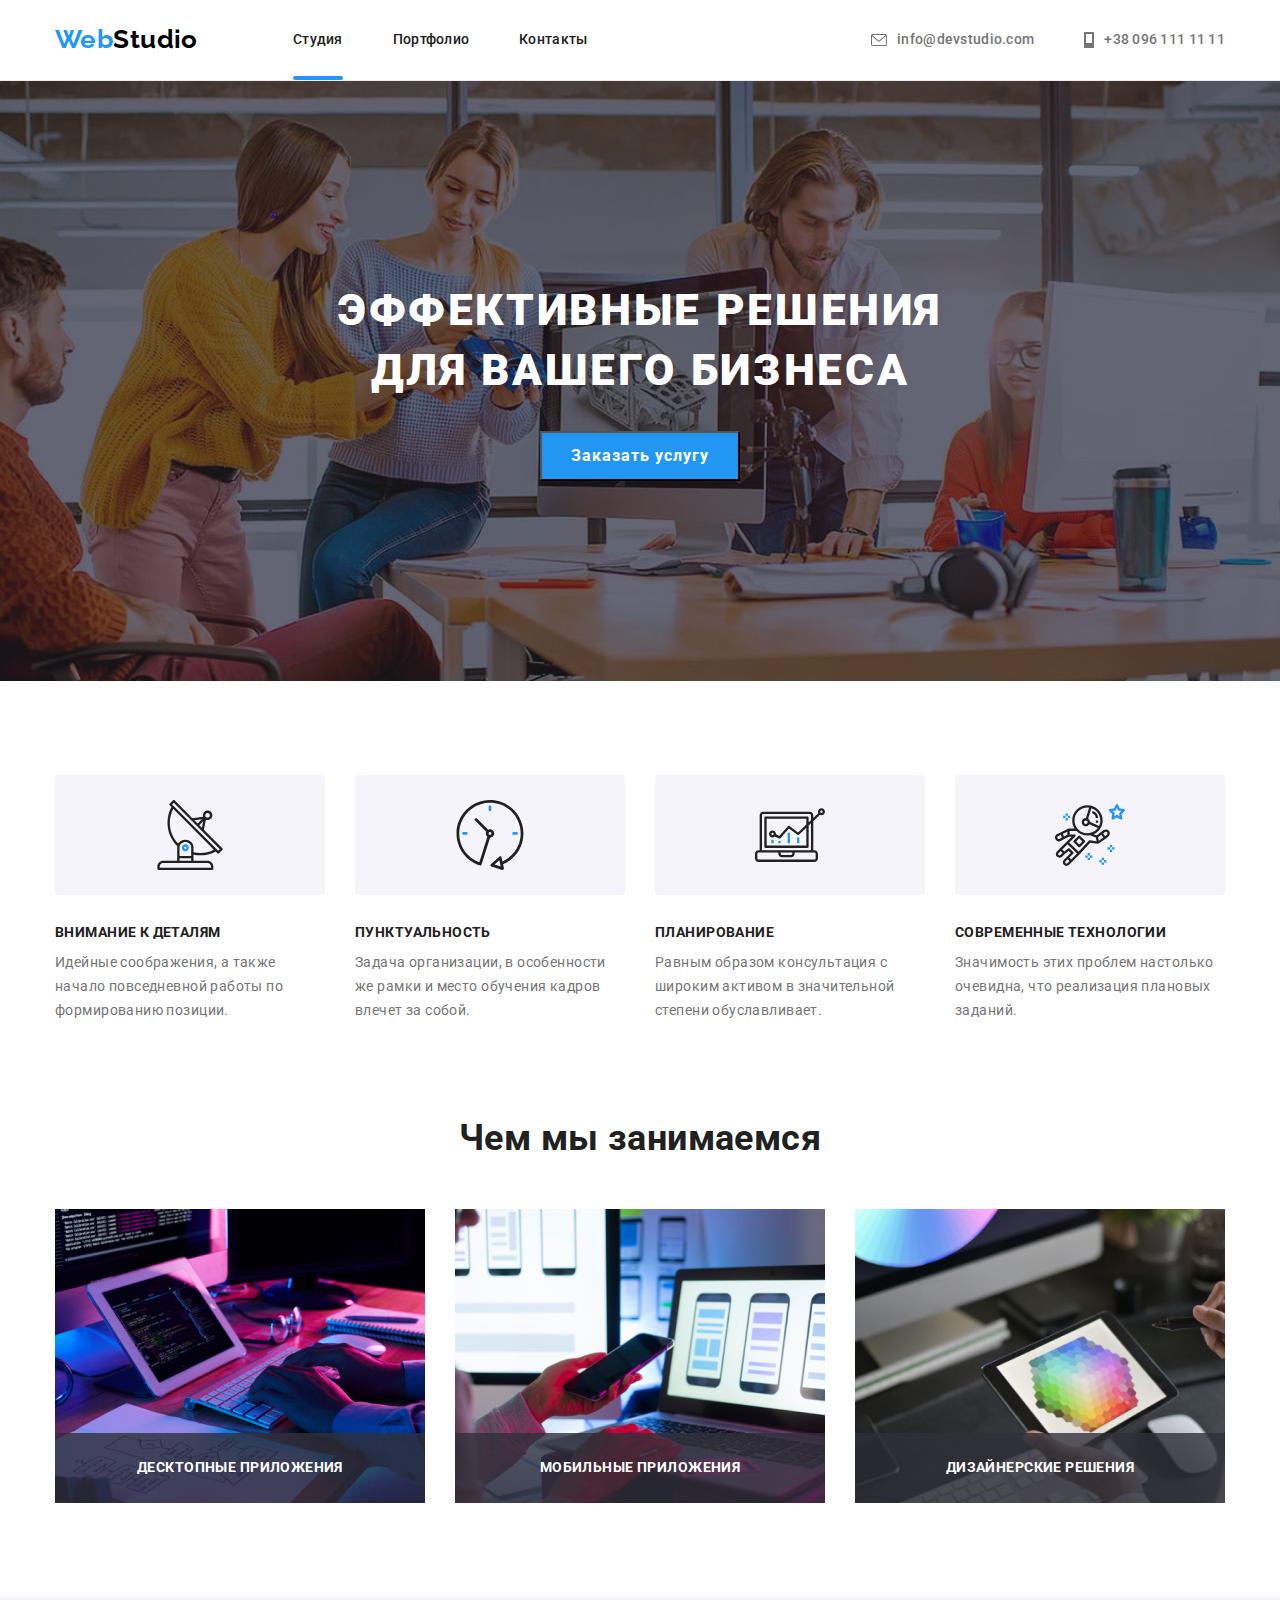
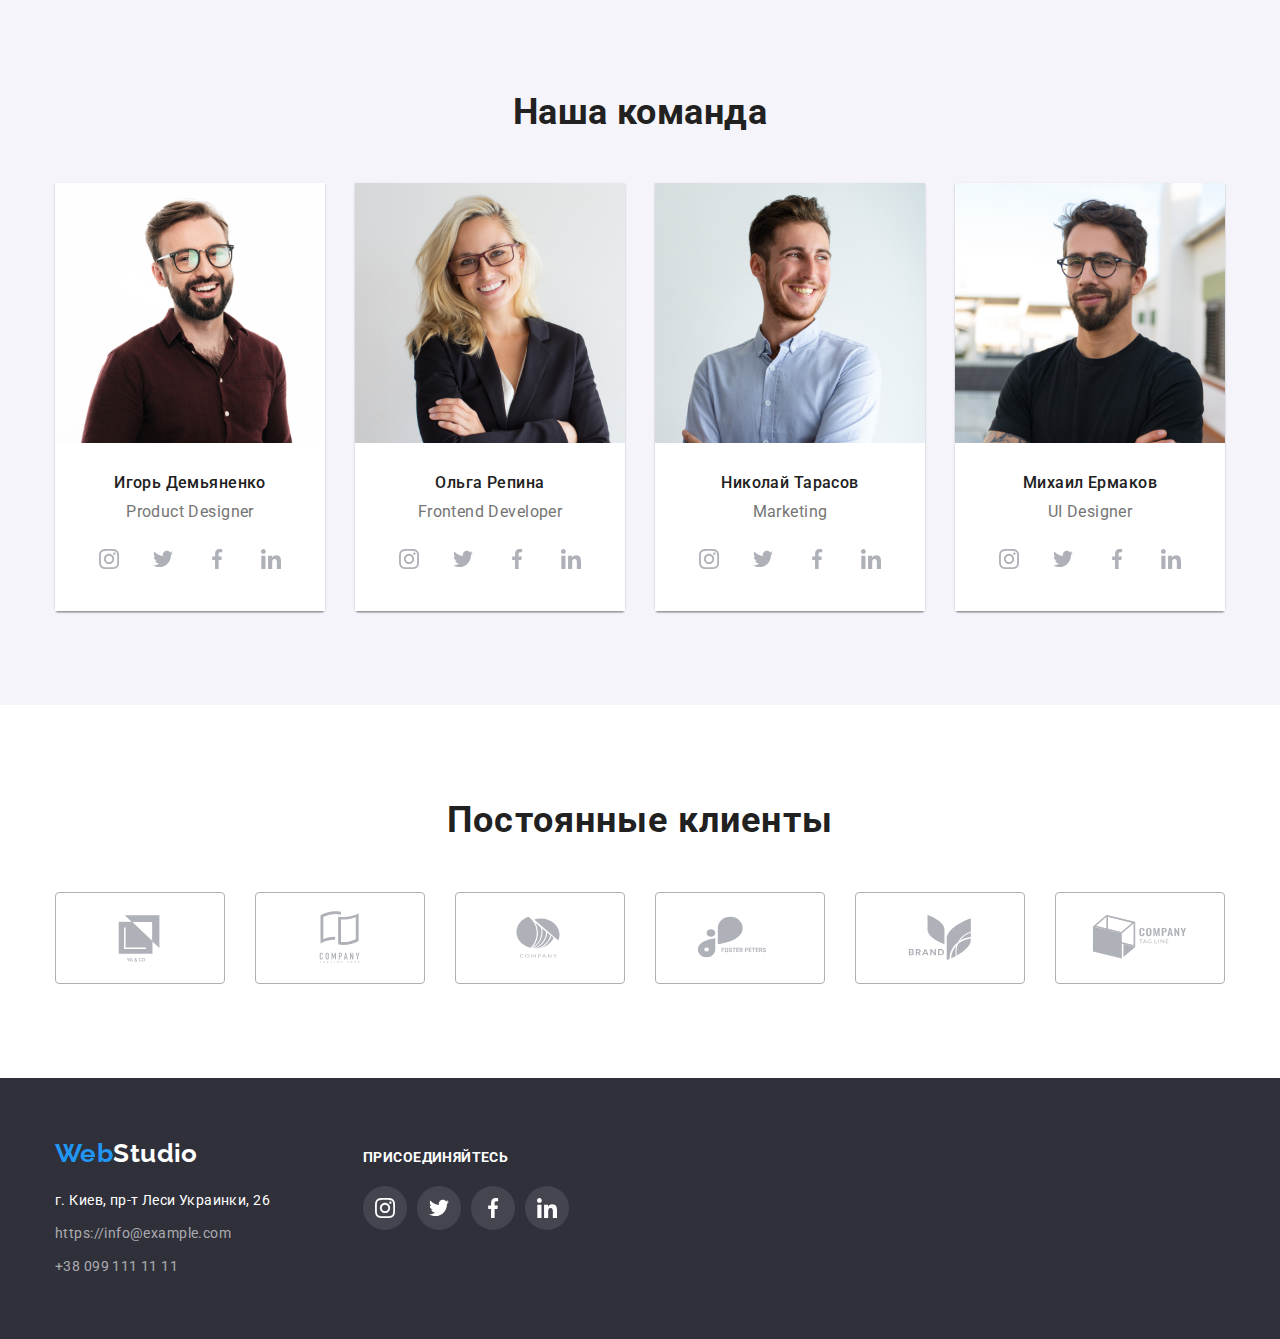
==== index.html @ a5267f58 "start" ====
<!DOCTYPE html>
<html lang="ru">

<head>
    <meta charset="UTF-8">
    <meta http-equiv="X-UA-Compatible" content="IE=edge">
    <meta name="viewport" content="width=device-width, initial-scale=1.0">
    <title>Document</title>
    <link rel="preconnect" href="https://fonts.googleapis.com">
    <link rel="preconnect" href="https://fonts.gstatic.com" crossorigin>
    <link
        href="https://fonts.googleapis.com/css2?family=Raleway:wght@700&family=Roboto:wght@400;500;700;900&display=swap"
        rel="stylesheet">
    <link rel="stylesheet"
        href="https://cdnjs.cloudflare.com/ajax/libs/modern-normalize/1.1.0/modern-normalize.min.css">
    <link rel="stylesheet" href="./css/styles.css">
</head>

<body>
    <!-- Шапка сайта  -->
    <header class="header">
        <div class="container header-container">
            <nav class="header-navigation">
                <a class="link logo logo-web" href="./index.html">Web<span class=" logo logo-studio">Studio</span></a>
                <ul class="list header-list">
                    <li class="header-item"><a class="link header-link active" href="./index.html">Студия</a></li>
                    <li class="header-item"><a class="link header-link" href="./portfolio.html">Портфолио</a></li>
                    <li class="header-item"><a class="link header-link" href="">Контакты</a></li>
                </ul>
            </nav>
            <div class="header-connect">
                <ul class="list header-list">
                    <li class="header-item"><a class="link header-mail" href="mailto:http://info@devstudio.com">
                            <svg class="header-mail-icon" width="16" height="12">
                                <use href="./images/icons.svg#icon-mail"></use>
                            </svg>
                            info@devstudio.com</a></li>
                    <li class="header-item"><a class="link header-tel" href="tel:+380961111111">
                            <svg class="header-tel-icon" width="10" height="16">
                                <use href="./images/icons.svg#icon-tel"></use>
                            </svg>
                            +38 096 111 11 11</a></li>
                </ul>
            </div>
        </div>
    </header>

    <main>
        <!-- Секция с кнопкой -->
        <section class="main overlay">
            <div class="container">
                <h1 class="main-title">Эффективные решения для вашего бизнеса</h1>
                <button class="main-btn button" type="button" data-modal-open>Заказать услугу</button>
            </div>
        </section>


        <!-- Секция с нашими осебенностями -->
        <section class="section">
            <div class="container">
                <h2 class="visually-hidden">Особенности</h2>
                <ul class="list section-list">
                    <li class="section-item">
                        <a href="" class="section-item-link">
                            <svg class="section-item-icon" width="70" height="70">
                                <use href="./images/icons.svg#icon-antenna"></use>
                            </svg>
                        </a>
                        <h3 class="section-title">Внимание к деталям</h3>
                        <p class="section-text">Идейные соображения, а также начало повседневной работы по формированию
                            позиции.</p>
                    </li>
                    <li class="section-item">
                        <a href="" class="section-item-link">
                            <svg class="section-item-icon" width="70" height="70">
                                <use href="./images/icons.svg#icon-clock"></use>
                            </svg>
                        </a>
                        <h3 class="section-title">Пунктуальность</h3>
                        <p class="section-text">Задача организации, в особенности же рамки и место обучения кадров
                            влечет за
                            собой.</p>
                    </li>
                    <li class="section-item">
                        <a href="" class="section-item-link">
                            <svg class="section-item-icon" width="70" height="70">
                                <use href="./images/icons.svg#icon-diagram"></use>
                            </svg>
                        </a>
                        <h3 class="section-title">Планирование</h3>
                        <p class="section-text">Равным образом консультация с широким активом в значительной степени
                            обуславливает.</p>
                    </li>
                    <li class="section-item">
                        <a href="" class="section-item-link">
                            <svg class="section-item-icon" width="70" height="70">
                                <use href="./images/icons.svg#icon-astronaut"></use>
                            </svg>
                        </a>
                        <h3 class="section-title">Современные технологии</h3>
                        <p class="section-text">Значимость этих проблем настолько очевидна, что реализация плановых
                            заданий.
                        </p>
                    </li>
                </ul>
            </div>
        </section>

        <!-- Секция чем мы занимаемся -->
        <section class="about section">
            <div class="container">
                <h3 class="about-title">Чем мы занимаемся</h3>
                <ul class="list about-list">
                    <li class="about-item">
                        <img src="./images/box.jpg" alt="Человек печатает на клавиатуре" width="370">
                        <p class="about-item-text">Десктопные приложения</p>
                    </li>

                    <li class="about-item">
                        <img src="./images/box2.jpg" alt="Человек с телефоном возле ноутбука" width="370">
                        <p class="about-item-text">Мобильные приложения</p>
                    </li>

                    <li class="about-item">
                        <img src="./images/box3.jpg" alt="Человек с планшетом в руках" width="370">
                        <p class="about-item-text">Дизайнерские решения</p>
                    </li>
                </ul>
            </div>
        </section>

        <!-- Секция наша команда -->
        <section class="section about-command">
            <div class="container">
                <h3 class="about-command-title">Наша команда</h3>
                <ul class="list about-command-list">
                    <li class="list about-command-item">
                        <img src="./images/team-card-1.jpg" alt="Игорь Демьяненко" width="270">
                        <div class="about-command-bottom">
                            <h4 class="about-command-name">Игорь Демьяненко</h4>
                            <p class="about-command-text" lang="en">Product Designer</p>
                            <ul class="command-social-list list">
                                <li class="command-social-item">
                                    <a href="" class="command-social-link">
                                        <svg class="command-social-icon" width="20" height=" 20">
                                            <use href="./images/icons.svg#icon-instagram"></use>
                                        </svg>
                                    </a>
                                </li>
                                <li class="command-social-item">
                                    <a href="" class="command-social-link">
                                        <svg class="command-social-icon" width="20" height=" 20">
                                            <use href="./images/icons.svg#icon-twitter"></use>
                                        </svg>
                                    </a>
                                </li>
                                <li class="command-social-item">
                                    <a href="" class="command-social-link">
                                        <svg class="command-social-icon" width="20" height=" 20">
                                            <use href="./images/icons.svg#icon-facebook"></use>
                                        </svg>
                                    </a>
                                </li>
                                <li class="command-social-item">
                                    <a href="" class="command-social-link">
                                        <svg class="command-social-icon" width="20" height=" 20">
                                            <use href="./images/icons.svg#icon-linkedin"></use>
                                        </svg>
                                    </a>
                                </li>
                            </ul>
                        </div>
                    </li>

                    <li class="list about-command-item">
                        <img src="./images/team-card-2.jpg" alt="Ольга Репина" width="270">
                        <div class="about-command-bottom">
                            <h4 class="about-command-name">Ольга Репина</h4>
                            <p class="about-command-text" lang="en">Frontend Developer</p>
                            <ul class="command-social-list list">
                                <li class="command-social-item">
                                    <a href="" class="command-social-link">
                                        <svg class="command-social-icon" width="20" height="20">
                                            <use href="./images/icons.svg#icon-instagram"></use>
                                        </svg>
                                    </a>
                                </li>
                                <li class="command-social-item">
                                    <a href="" class="command-social-link">
                                        <svg class="command-social-icon" width="20" height="20">
                                            <use href="./images/icons.svg#icon-twitter"></use>
                                        </svg>
                                    </a>
                                </li>
                                <li class="command-social-item">
                                    <a href="" class="command-social-link">
                                        <svg class="command-social-icon" width="20" height="20">
                                            <use href="./images/icons.svg#icon-facebook"></use>
                                        </svg>
                                    </a>
                                </li>
                                <li class="command-social-item">
                                    <a href="" class="command-social-link">
                                        <svg class="command-social-icon" width="20" height="20">
                                            <use href="./images/icons.svg#icon-linkedin"></use>
                                        </svg>
                                    </a>
                                </li>
                            </ul>
                        </div>
                    </li>

                    <li class="list about-command-item">
                        <img src="./images/team-card-3.jpg" alt="Николай Тарасов" width="270">
                        <div class="about-command-bottom">
                            <h4 class="about-command-name">Николай Тарасов</h4>
                            <p class="about-command-text" lang="en">Marketing</p>
                            <ul class="command-social-list list">
                                <li class="command-social-item">
                                    <a href="" class="command-social-link">
                                        <svg class="command-social-icon" width="20" height=" 20">
                                            <use href="./images/icons.svg#icon-instagram"></use>
                                        </svg>
                                    </a>
                                </li>
                                <li class="command-social-item">
                                    <a href="" class="command-social-link">
                                        <svg class="command-social-icon" width="20" height=" 20">
                                            <use href="./images/icons.svg#icon-twitter"></use>
                                        </svg>
                                    </a>
                                </li>
                                <li class="command-social-item">
                                    <a href="" class="command-social-link">
                                        <svg class="command-social-icon" width="20" height=" 20">
                                            <use href="./images/icons.svg#icon-facebook"></use>
                                        </svg>
                                    </a>
                                </li>
                                <li class="command-social-item">
                                    <a href="" class="command-social-link">
                                        <svg class="command-social-icon" width="20" height=" 20">
                                            <use href="./images/icons.svg#icon-linkedin"></use>
                                        </svg>
                                    </a>
                                </li>
                            </ul>
                        </div>
                    </li>

                    <li class="list about-command-item">
                        <img src="./images/team-card-4.jpg" alt="Михаил Ермаков" width="270">
                        <div class="about-command-bottom">
                            <h4 class="about-command-name">Михаил Ермаков</h4>
                            <p class="about-command-text" lang="en">UI Designer</p>
                            <ul class="command-social-list list">
                                <li class="command-social-item">
                                    <a href="" class="command-social-link">
                                        <svg class="command-social-icon" width="20" height=" 20">
                                            <use href="./images/icons.svg#icon-instagram"></use>
                                        </svg>
                                    </a>
                                </li>
                                <li class="command-social-item">
                                    <a href="" class="command-social-link">
                                        <svg class="command-social-icon" width="20" height=" 20">
                                            <use href="./images/icons.svg#icon-twitter"></use>
                                        </svg>
                                    </a>
                                </li>
                                <li class="command-social-item">
                                    <a href="" class="command-social-link">
                                        <svg class="command-social-icon" width="20" height=" 20">
                                            <use href="./images/icons.svg#icon-facebook"></use>
                                        </svg>
                                    </a>
                                </li>
                                <li class="command-social-item">
                                    <a href="" class="command-social-link">
                                        <svg class="command-social-icon" width="20" height=" 20">
                                            <use href="./images/icons.svg#icon-linkedin"></use>
                                        </svg>
                                    </a>
                                </li>
                            </ul>
                        </div>
                    </li>
                </ul>
            </div>
        </section>

        <!-- Постоянные клиенты -->
        <section class="regular-client section">
            <div class="container">
                <h3 class="regular-client-title">Постоянные клиенты</h3>
                <ul class="regular-client-list list">
                    <li class="regular-client-item">
                        <a href="" class="regular-client-link">
                            <svg class="regular-client-icon" width="106" height=" 60">
                                <use href="./images/icons.svg#icon-client-1"></use>
                            </svg>
                        </a>
                    </li>
                    <li class="regular-client-item">
                        <a href="" class="regular-client-link">
                            <svg class="regular-client-icon" width="106" height=" 60">
                                <use href="./images/icons.svg#icon-client-2"></use>
                            </svg>
                        </a>
                    </li>
                    <li class="regular-client-item">
                        <a href="" class="regular-client-link">
                            <svg class="regular-client-icon" width="106" height=" 60">
                                <use href="./images/icons.svg#icon-client-3"></use>
                            </svg>
                        </a>
                    </li>
                    <li class="regular-client-item">
                        <a href="" class="regular-client-link">
                            <svg class="regular-client-icon" width="106" height=" 60">
                                <use href="./images/icons.svg#icon-client-4"></use>
                            </svg>
                        </a>
                    </li>
                    <li class="regular-client-item">
                        <a href="" class="regular-client-link">
                            <svg class="regular-client-icon" width="106" height=" 60">
                                <use href="./images/icons.svg#icon-client-5"></use>
                            </svg>
                        </a>
                    </li>
                    <li class="regular-client-item">
                        <a href="" class="regular-client-link">
                            <svg class="regular-client-icon" width="106" height=" 60">
                                <use href="./images/icons.svg#icon-client-6"></use>
                            </svg>
                        </a>
                    </li>
                </ul>    
            </div>
        </section>

    </main>

    <!-- Футер -->
    <footer class="footer">
        <div class="container footer-box">
            <div>
                <a class="link logo logo-footer" href="./index.html">Web<span
                        class=" logo logo-studio-footer">Studio</span></a>
                <address class="footer-address">
                    <ul class="footer-list list">
                        <li class="footer-item">
                            <a class="footer-map link" href="#">г. Киев, пр-т Леси Украинки, 26</a>
                        </li>
                        <li class="footer-item">
                            <a class="footer-mail link"
                                href="mailto:https://info@example.com">https://info@example.com</a>
                        </li>
                        <li class="footer-item">
                            <a class="footer-tel link" href="tel:+380991111111">+38 099 111 11 11</a>
                        </li>
                    </ul>
                </address>
            </div>
            <div class="footer-social">
                <p class="footer-social-title">присоединяйтесь</p>
                <ul class="footer-social-list list">
                    <li class="footer-social-item">
                        <a href="" class="footer-social-link">
                            <svg class="footer-social-icon" width="20" height="20">
                                <use href="./images/icons.svg#icon-instagram"></use>
                            </svg>
                        </a>
                    </li>
                    <li class="footer-social-item">
                        <a href="" class="footer-social-link">
                            <svg class="footer-social-icon" width="20" height=" 20">
                                <use href="./images/icons.svg#icon-twitter"></use>
                            </svg>
                        </a>
                    </li>
                    <li class="footer-social-item">
                        <a href="" class="footer-social-link">
                            <svg class="footer-social-icon" width="20" height=" 20">
                                <use href="./images/icons.svg#icon-facebook"></use>
                            </svg>
                        </a>
                    </li>
                    <li class="footer-social-item">
                        <a href="" class="footer-social-link">
                            <svg class="footer-social-icon" width="20" height=" 20">
                                <use href="./images/icons.svg#icon-linkedin"></use>
                            </svg>
                        </a>
                    </li>
                </ul>
            </div>
        </div>
    </footer>

    <!-- Модальное окно -->

    <div class="backdrop is-hidden" data-modal>
        <div class="modal">
            <button type="button" class="modal-btn" data-modal-close>
                <svg class="modal-icon" width="18" height="18">
                    <use href="./images/icons.svg#icon-close"></use>
                </svg>
            </button>
        </div>
    </div>

    <script src="./js/modal.js"></script>
</body>

</html>
---- css/styles.css ----
:root {
  --primary-title-color: #212121;
  --text-color: #757575;
  --link-text-color: #757575;
  --accent-color: #2196f3;
  --btn-color: #f5f4fa;
  --primary-btn-color: #2196f3;
  --second-btn-color: #188ce8;
  --text-btn-color: #212121;
  --second-text-btn-color: #ffffff;
  --primary-color: #ffffff;
  --footer-color: #2f303a;
}

p,
h1,
h2,
h3,
h4,
h5,
h6 {
  margin: 0;
}

ul {
  margin: 0;
  padding: 0;
}

button {
  cursor: pointer;
  min-width: 30px;
}

img {
  display: block;
  max-width: 100%;
  height: auto;
}

body {
  background-color: var(--primary-color);
  font-family: "Roboto", sans-serif;
  font-size: 14px;
  line-height: 1.2;
  letter-spacing: 0.03em;
}

.container {
  width: 1200px;
  padding-left: 15px;
  padding-right: 15px;
  margin: 0 auto;
}

.section {
  padding-top: 94px;
  padding-bottom: 94px;
}

.list {
  list-style: none;
}

.link {
  text-decoration: none;
}

.visually-hidden {
  position: absolute;
  width: 1px;
  height: 1px;
  margin: -1px;
  border: 0;
  padding: 0;

  white-space: nowrap;
  clip-path: inset(100%);
  clip: rect(0 0 0 0);
  overflow: hidden;
}

.logo {
  font-family: Raleway;
  font-weight: 700;
  font-size: 26px;
  line-height: 1.19;
}

/*---------------HEADER---------------*/

.logo-web {
  color: var(--accent-color);
  display: flex;
  padding-top: 24px;
  padding-bottom: 25px;
  margin-right: 93px;
  width: 145px;
}

.logo-footer {
  color: var(--accent-color);
  display: flex;
  margin-bottom: 20px;
  margin-right: 93px;
  width: 145px;
}

.logo-studio {
  color: #000000;
}

.logo-studio-footer {
  color: var(--primary-color);
}

.header-link {
  position: relative;
  display: block;
  font-weight: 500;
  font-size: 14px;
  line-height: 1.14;
  letter-spacing: 0.02em;
  color: var(--primary-title-color);
  padding-top: 32px;
  padding-bottom: 32px;
  transition: color 250ms cubic-bezier(0.4, 0, 0.2, 1);
}

.header-link:hover,
.header-link:focus {
  color: var(--accent-color);
}

.header-link.active::after {
  content: "";
  width: 100%;
  height: 4px;
  background-color: var(--accent-color);
  position: absolute;
  display: block;
  bottom: 0px;
  border-radius: 2px;
}

.header-mail,
.header-tel {
  font-weight: 500;
  font-size: 14px;
  line-height: 1.14;
  letter-spacing: 0.02em;
  color: var(--link-text-color);
  padding-top: 32px;
  padding-bottom: 32px;
  justify-content: center;
  display: flex;
  align-items: center;
  transition: color 250ms cubic-bezier(0.4, 0, 0.2, 1);
}

.header-mail:hover,
.header-mail:focus,
.header-tel:hover,
.header-tel:focus {
  color: var(--accent-color);
}

.header {
  border-bottom: 1px solid #ececec;
  background: var(--primary-color);
}

.header-container {
  display: flex;
  align-items: center;
}

.header-navigation {
  display: flex;
  align-items: center;
}

.header-connect {
  margin-left: auto;
  justify-content: center;
}

.header-list {
  display: flex;
  justify-content: center;
}

.header-mail-icon,
.header-tel-icon {
  margin-right: 10px;
  fill: currentColor;
}

.header-item:not(:last-child) {
  margin-right: 50px;
}

/*----------------MAIN------------*/
.main {
  background-color: #2f303a;
  text-align: center;
  padding-top: 200px;
  padding-bottom: 200px;
}

.overlay {
  max-width: 1600px;
  height: 600px;
  margin-left: auto;
  margin-right: auto;
  background-image: linear-gradient(
      to right,
      rgba(47, 48, 58, 0.4),
      rgba(47, 48, 58, 0.4)
    ),
    url(../images/main-img.jpg);
  background-repeat: no-repeat;
  background-size: cover;
  background-position: center;
}

.main-title {
  width: 696px;
  margin-left: auto;
  margin-right: auto;
  margin-bottom: 30px;
  font-weight: 900;
  font-size: 44px;
  line-height: 1.36;
  letter-spacing: 0.06em;
  color: #ffffff;
  text-transform: uppercase;
}

.main-btn {
  color: var(--second-text-btn-color);
  background-color: var(--primary-btn-color);
  font-weight: 700;
  font-size: 16px;
  line-height: 1.88;
  letter-spacing: 0.06em;
  cursor: pointer;
  width: 200px;
  height: 50px;
  transition: background-color 250ms cubic-bezier(0.4, 0, 0.2, 1);
}

.main-btn:hover,
.main-btn:focus {
  background-color: var(--second-btn-color);
}

/*--------------SECTION----------*/
.section-list {
  display: flex;
}

.section-item:not(:last-child) {
  margin-right: 30px;
}

.about {
  padding-top: 0;
}

.about-list {
  display: flex;
}

.about-item:not(:last-child) {
  margin-right: 30px;
}

.about-item {
  position: relative;
  width: 370px;
  flex-basis: calc((100% - 60px) / 3);
}

.about-item-text {
  position: absolute;
  bottom: 0;
  left: 0;
  font-weight: 700;
  font-size: 14px;
  line-height: 1.14;
  text-align: center;
  letter-spacing: 0.03em;
  text-transform: uppercase;
  color: var(--second-text-btn-color);
  display: flex;
  align-items: center;
  justify-content: center;
  min-height: 70px;
  width: 370px;
  background: rgba(47, 48, 58, 0.8);
}

/* .about-item::before {
  position: absolute;
  content: "";
  display: inline-block;
  bottom: 0;
  min-height: 70px;
  width: 100%;
  background: rgba(47, 48, 58, 0.8);
} */

.about-command-list {
  display: flex;
}

.about-command-item:not(:last-child) {
  margin-right: 30px;
}

.about-command {
  background: #f5f4fa;
}

.about-command-bottom {
  background: var(--primary-color);
}

.section-item-link {
  width: 270px;
  height: 120px;
  margin-bottom: 30px;
  display: flex;
  align-items: center;
  justify-content: center;
  background: #f5f4fa;
  border-radius: 4px;
}

.section-title {
  font-weight: 700;
  font-size: 14px;
  line-height: 1.14;
  color: var(--primary-title-color);
  text-transform: uppercase;
  margin-bottom: 10px;
}

.section-item {
  flex-basis: calc((100% - 90px) / 4);
}

.section-text {
  font-size: 14px;
  line-height: 1.71;
  color: var(--text-color);
}

.about-title,
.about-command-title {
  font-weight: 700;
  font-size: 36px;
  line-height: 1.17;
  text-align: center;
  color: var(--primary-title-color);
  margin-bottom: 50px;
}

.about-command-item {
  flex-basis: calc((100% - 90px) / 4);
  box-shadow: 0px 1px 3px rgba(0, 0, 0, 0.12), 0px 1px 1px rgba(0, 0, 0, 0.14),
    0px 2px 1px rgba(0, 0, 0, 0.2);
  border-radius: 0px 0px 4px 4px;
}

.about-command-bottom {
  padding-top: 30px;
  padding-bottom: 30px;
  text-align: center;
}

.about-command-name {
  font-weight: 500;
  font-size: 16px;
  line-height: 1.19;
  color: var(--primary-title-color);
  margin-bottom: 10px;
}

.about-command-text {
  font-size: 16px;
  line-height: 1.19;
  color: var(--text-color);
  margin-bottom: 16px;
}

.command-social-list {
  display: flex;
  justify-content: center;
}

.command-social-item {
  width: 44px;
  height: 44px;
  cursor: pointer;
}

.command-social-link:focus,
.command-social-link:hover {
  background-color: var(--primary-btn-color);
}

.command-social-link:hover .command-social-icon,
.command-social-link:focus .command-social-icon {
  fill: var(--second-text-btn-color);
  background-color: var(--primary-btn-color);
}

.command-social-item + .command-social-item {
  margin-left: 10px;
}

.command-social-icon {
  fill: rgba(175, 177, 184, 1);
  transition: fill 250ms cubic-bezier(0.4, 0, 0.2, 1),
    background-color 250ms cubic-bezier(0.4, 0, 0.2, 1);
}

.command-social-link {
  width: 100%;
  height: 100%;
  display: flex;
  align-items: center;
  justify-content: center;
  background-color: var(--primary-color);
  border-radius: 50%;
  transition: background-color 250ms cubic-bezier(0.4, 0, 0.2, 1);
}

.regular-client {
  color: #e5e5e5;
}

.regular-client-title {
  font-weight: 700;
  font-size: 36px;
  line-height: 1, 17;
  text-align: center;
  letter-spacing: 0.03em;
  margin-bottom: 50px;
  color: var(--primary-title-color);
}

.regular-client-link {
  width: 100%;
  height: 100%;
  display: flex;
  align-items: center;
  justify-content: center;
}

.regular-client-list {
  display: flex;
  justify-content: center;
}

.regular-client-item {
  width: 170px;
  height: 92px;
  display: block;
  cursor: pointer;

  border: 1px solid #afb1b8;
  box-sizing: border-box;
  border-radius: 4px;
  transition: border-color 250ms cubic-bezier(0.4, 0, 0.2, 1);
}

.regular-client-item + .regular-client-item {
  margin-left: 30px;
}

.regular-client-icon {
  fill: rgba(175, 177, 184, 1);
  transition: fill 250ms cubic-bezier(0.4, 0, 0.2, 1);
}

.regular-client-item:hover,
.regular-client-item:focus {
  border-color: var(--accent-color);
}

.regular-client-link:hover .regular-client-icon,
.regular-client-link:focus .regular-client-icon {
  fill: var(--accent-color);
}
.command-social-item + .command-social-item {
  margin-left: 10px;
}

/*---------------FOOTER----------*/
.footer {
  background-color: var(--footer-color);
  padding-top: 60px;
  padding-bottom: 60px;
  display: flex;
  justify-content: center;
}

.footer-box {
  display: flex;
  align-items: baseline;
}

.footer-item:not(:last-child) {
  margin-bottom: 9px;
}

.footer-map {
  font-style: normal;
  font-size: 14px;
  line-height: 1.71;
  color: var(--primary-color);
  width: 231px;
}

.footer-mail,
.footer-tel {
  font-style: normal;
  font-size: 14px;
  line-height: 1.71;
  color: rgba(255, 255, 255, 0.6);
  width: 231px;
  transition: color 250ms cubic-bezier(0.4, 0, 0.2, 1);
}

.footer-mail:hover,
.footer-mail:focus,
.footer-tel:hover,
.footer-tel:focus {
  color: var(--accent-color);
}

.footer-social-list {
  display: flex;
  justify-content: center;
  align-items: center;
}

.footer-social {
  display: block;
  align-items: center;
  margin-left: 70px;
}

.footer-social-title {
  font-weight: 700;
  font-size: 14px;
  line-height: 1.14;
  letter-spacing: 0.03em;
  text-transform: uppercase;
  color: #ffffff;
  margin-bottom: 20px;
}

.footer-social-item {
  width: 44px;
  height: 44px;
  cursor: pointer;
  display: flex;
  align-items: center;
  justify-content: center;
}

.footer-social-item + .footer-social-item {
  margin-left: 10px;
}

.footer-social-icon {
  fill: var(--second-text-btn-color);
}

.footer-social-link:hover,
.footer-social-link:focus {
  background-color: var(--accent-color);
}

.footer-social-link {
  width: 100%;
  height: 100%;
  display: flex;
  align-items: center;
  justify-content: center;
  background-color: rgba(255, 255, 255, 0.1);
  border-radius: 50%;
  transition: background-color 250ms cubic-bezier(0.4, 0, 0.2, 1);
}

/*--------------PORTFOLIO----------*/
.filters-list {
  display: flex;
  justify-content: center;
  margin-bottom: 50px;
}

.filters-item:not(:last-child) {
  margin-right: 8px;
}

.filters-btn {
  font-family: inherit;
  font-weight: 500;
  font-size: 16px;
  line-height: 1.62;
  text-align: center;
  color: var(--text-btn-color);
  background-color: var(--btn-color);

  border-radius: 4px;
  padding: 6px 22px;
  border: 2px solid transparent;
  transition: color 250ms cubic-bezier(0.4, 0, 0.2, 1),
    background-color 250ms cubic-bezier(0.4, 0, 0.2, 1),
    box-shadow 250ms cubic-bezier(0.4, 0, 0.2, 1),
    border-radius 250ms cubic-bezier(0.4, 0, 0.2, 1);
}

.filters-btn:focus,
.filters-btn:hover {
  color: var(--second-text-btn-color);
  background-color: var(--primary-btn-color);
  box-shadow: 0px 3px 1px rgba(0, 0, 0, 0.1), 0px 1px 2px rgba(0, 0, 0, 0.08),
    0px 2px 2px rgba(0, 0, 0, 0.12);
  border-radius: 4px;
}

.portfolio-list {
  display: flex;
  flex-wrap: wrap;
  margin-left: -30px;
  margin-bottom: -30px;
}

.portfolio-item {
  flex-basis: calc(100% / 3 - 30px);
  margin-left: 30px;
  margin-bottom: 30px;
  transition: border 250ms cubic-bezier(0.4, 0, 0.2, 1),
    box-sizing 250ms cubic-bezier(0.4, 0, 0.2, 1),
    box-shadow 250ms cubic-bezier(0.4, 0, 0.2, 1);
}

.portfolio-item:hover,
.portfolio-item:focus {
  border: 1px solid #eeeeee;
  box-sizing: border-box;
  box-shadow: 0px 1px 1px rgba(0, 0, 0, 0.12), 0px 4px 4px rgba(0, 0, 0, 0.06),
    1px 4px 6px rgba(0, 0, 0, 0.16);
}

.portfolio-item:hover .portfolio-link-top-text {
  transform: translateY(0);
}

.portfolio-link-bottom {
  padding: 20px 24px;
  border: 1px solid #eeeeee;
}

.portfolio-title {
  font-weight: 700;
  font-size: 18px;
  line-height: 2;
  letter-spacing: 0.06em;
  color: var(--primary-title-color);
  margin-bottom: 4px;
}

.portfolio-text {
  font-size: 16px;
  line-height: 30px;
  letter-spacing: 0.03em;
  color: var(--text-color);
}

.portfolio-link-wrap {
  position: relative;
  overflow: hidden;
}

.portfolio-link-top-text {
  position: absolute;
  height: 100%;
  top: 0;
  left: 0;
  padding: 63px 24px;
  color: rgba(255, 255, 255, 1);
  background: rgba(33, 150, 243, 0.9);

  font-size: 18px;
  line-height: 1.55;
  letter-spacing: 0.03em;
  overflow: auto;
  transform: translateY(100%);
  transition: transform 250ms cubic-bezier(0.4, 0, 0.2, 1);
}

/*-------------MODAL------------*/

.backdrop {
  position: fixed;
  top: 0;
  left: 0;

  width: 100vw;
  height: 100vh;

  background-color: rgba(0, 0, 0, 0.2);

  transition: opacity 1000ms, visibility 1000ms;
}

.backdrop.is-hidden .modal {
  transform: scaleX(1.5) rotate(180deg);
  transition: transform 1000ms;
}

.modal {
  position: absolute;
  top: 50%;
  left: 50%;
  transform: translate(-50%, -50%);

  width: 528px;
  min-height: 581px;

  background: #ffffff;
  box-shadow: 0px 1px 3px rgba(0, 0, 0, 0.12), 0px 1px 1px rgba(0, 0, 0, 0.14),
    0px 2px 1px rgba(0, 0, 0, 0.2);
  border-radius: 4px;

  transition: transform 1000ms;
}

.modal-btn {
  position: absolute;
  display: flex;
  align-items: center;
  justify-content: center;
  width: 30px;
  height: 30px;
  top: 8px;
  right: 8px;
  background: transparent;
  border: 1px solid rgba(0, 0, 0, 0.1);
  border-radius: 50%;
}

.is-hidden {
  visibility: hidden;
  opacity: 0;
  pointer-events: none;
}
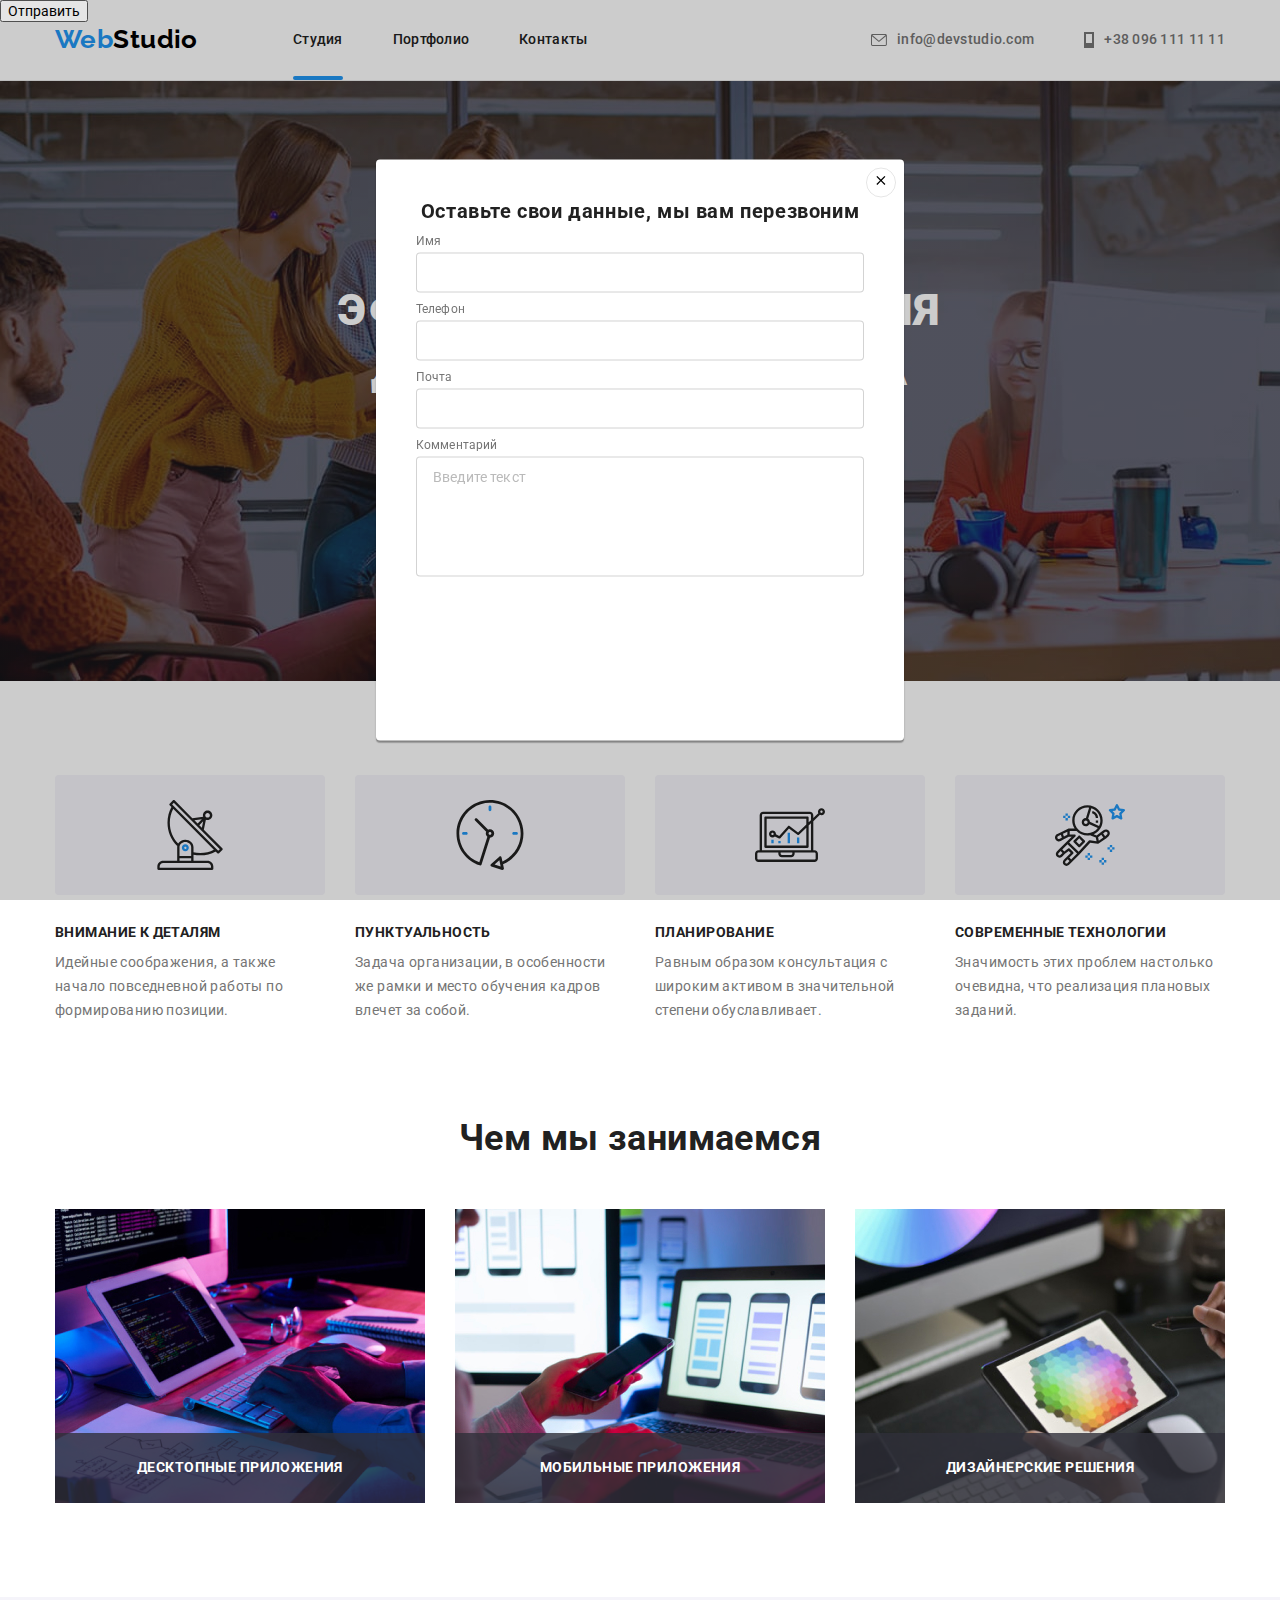
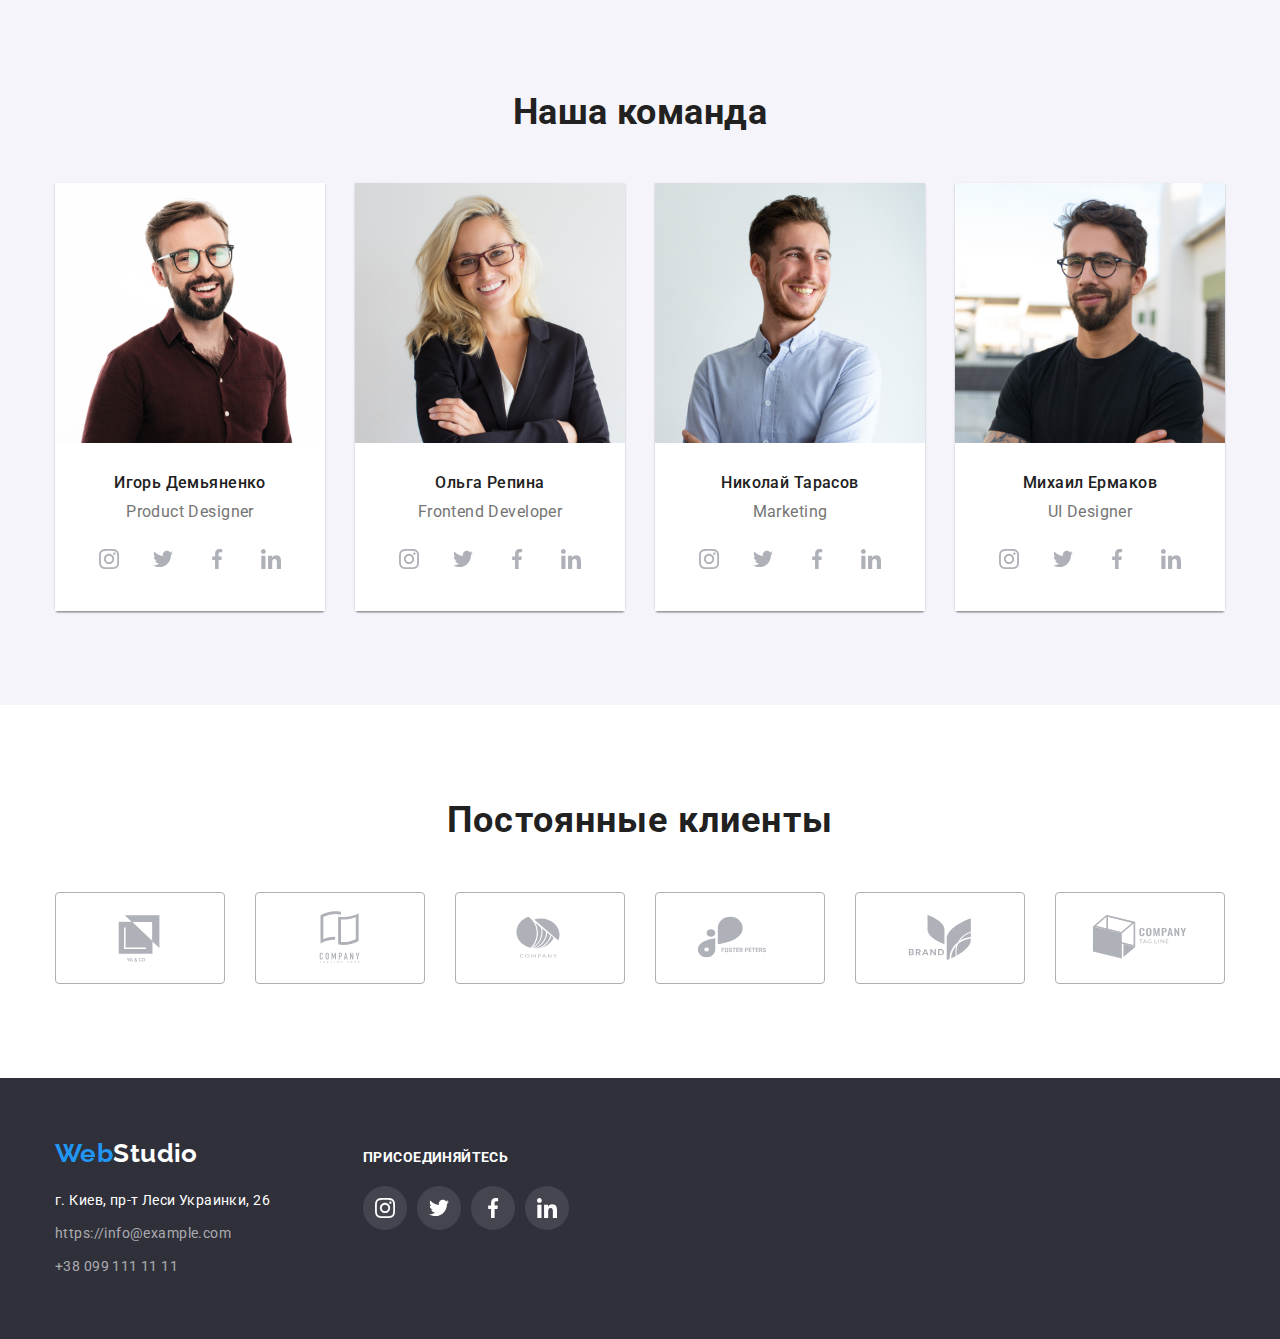
==== commit 1cd06606: "modal" ====
--- a/index.html
+++ b/index.html
@@ -401,17 +401,61 @@
 
     <!-- Модальное окно -->
 
-    <div class="backdrop is-hidden" data-modal>
+    <div class="backdrop" data-modal>
         <div class="modal">
             <button type="button" class="modal-btn" data-modal-close>
                 <svg class="modal-icon" width="18" height="18">
                     <use href="./images/icons.svg#icon-close"></use>
                 </svg>
             </button>
+            <p class="modal-text">Оставьте свои данные, мы вам перезвоним</p>
+            <form action="#" class="modal-form">
+                <div class="modal-field">
+                    <label for="user-name" class="label-modal-text">Имя</label>
+                    <input 
+                        type="text" 
+                        name="user-name" 
+                        id="user-name"
+                        class="modal-form-input" 
+                        required
+                        minlength="2"
+                    >
+                </div>
+                <div class="modal-field">
+                    <label for="user-tel" class="label-modal-text">Телефон</label>
+                    <input 
+                        type="tel" 
+                        name="user-tel" 
+                        id="user-tel"
+                        class="modal-form-input" 
+                        required
+                    >
+                </div>
+                <div class="modal-field">
+                    <label for="user-email" class="label-modal-text">Почта</label>
+                    <input 
+                        type="email" 
+                        name="user-email"
+                        id="user-email" 
+                        class="modal-form-input" 
+                        required
+                    >
+                </div>
+                <div class="modal-field"></div>
+                    <label for="user-comment" class="label-modal-text">Комментарий</label>
+                    <textarea 
+                        name="user-comment" 
+                        id="user-comment" 
+                        class="modal-form-text"
+                        placeholder="Введите текст"
+                    ></textarea>
+                </div>
+                <button type="submit">Отправить</button>
+            </form>
         </div>
     </div>
 
-    <script src="./js/modal.js"></script>
+    <!-- <script src="./js/modal.js"></script> -->
 </body>
 
 </html>--- a/css/styles.css
+++ b/css/styles.css
@@ -734,6 +734,7 @@
 
   width: 528px;
   min-height: 581px;
+  padding: 40px;
 
   background: #ffffff;
   box-shadow: 0px 1px 3px rgba(0, 0, 0, 0.12), 0px 1px 1px rgba(0, 0, 0, 0.14),
@@ -762,3 +763,62 @@
   opacity: 0;
   pointer-events: none;
 }
+
+.modal-text {
+  color: var(--primary-title-color);
+  font-weight: 700;
+  font-size: 20px;
+  line-height: 1.15;
+  text-align: center;
+  letter-spacing: 0.03em;
+  margin-bottom: 12px;
+}
+
+.modal-field {
+  margin-bottom: 10px;
+}
+
+.modal-form-input {
+  width: 100%;
+  height: 40px;
+  border: 1px solid rgba(33, 33, 33, 0.2);
+  box-sizing: border-box;
+  border-radius: 4px;
+  padding-left: 16px;
+  outline: none;
+}
+
+.modal-form-text {
+  width: 100%;
+  height: 120px;
+  border: 1px solid rgba(33, 33, 33, 0.2);
+  box-sizing: border-box;
+  border-radius: 4px;
+  padding-left: 16px;
+  outline: none;
+  display: block;
+  resize: none;
+  padding: 12px 16px;
+}
+
+.modal-form-text::placeholder {
+  font-size: 14px;
+  line-height: 1.14;
+  letter-spacing: 0.01em;
+  color: rgba(117, 117, 117, 0.5);
+}
+
+.modal-form-input:focus,
+.modal-form-text:focus {
+  border: 1px solid #2196f3;
+}
+
+.label-modal-text {
+  font-size: 12px;
+  line-height: 1.16;
+  letter-spacing: 0.01em;
+  color: var(--text-color);
+  display: block;
+  resize: none;
+  margin-bottom: 4px;
+}
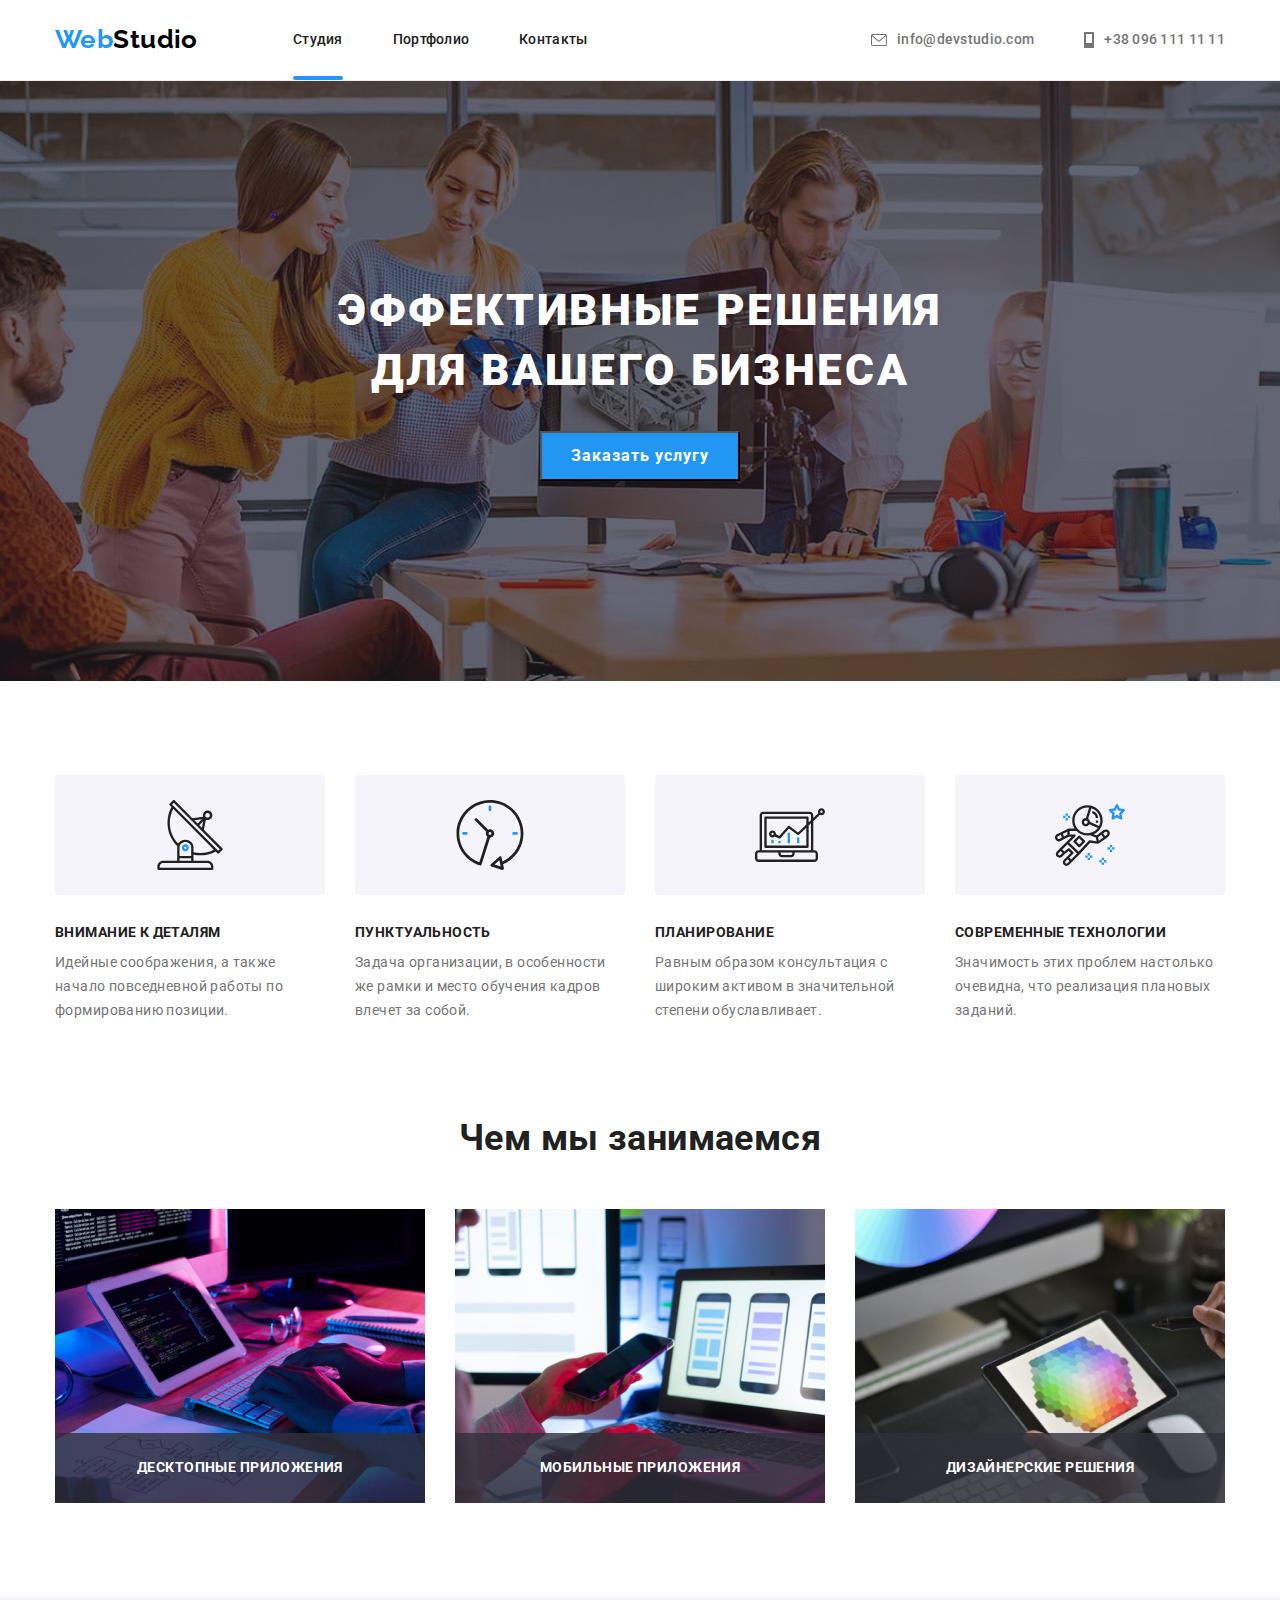
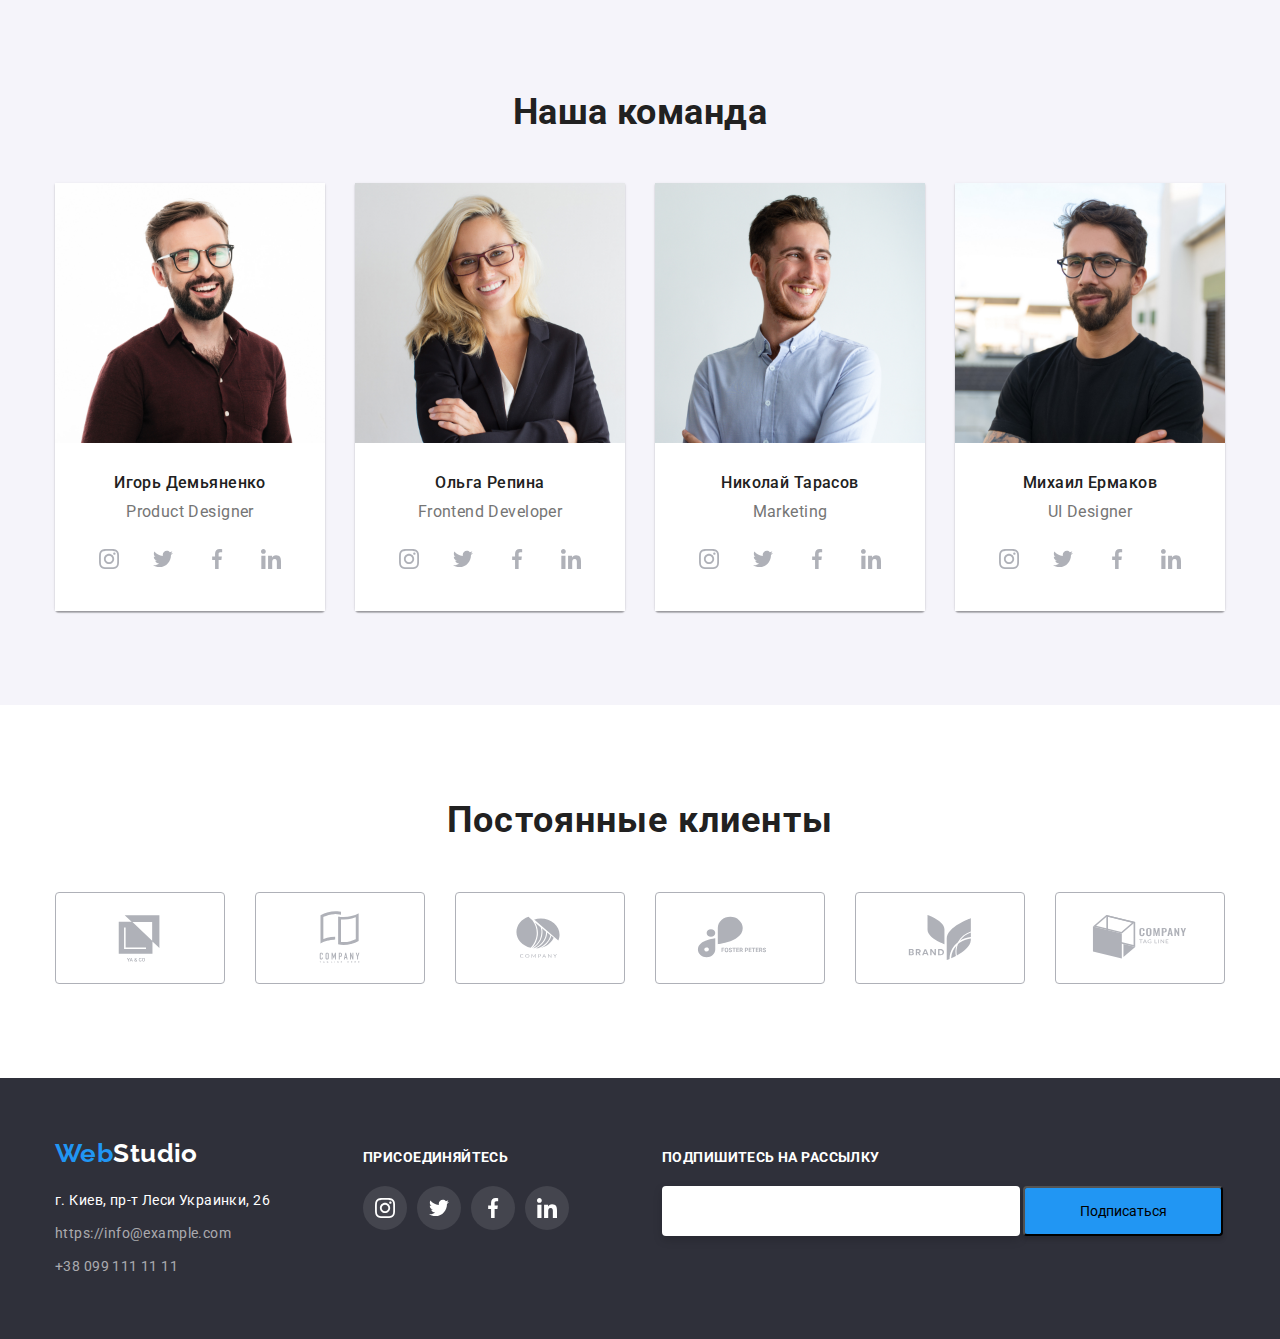
==== commit 0053f021: "adds mailing" ====
--- a/index.html
+++ b/index.html
@@ -396,12 +396,25 @@
                     </li>
                 </ul>
             </div>
+            <div class="mailing">
+                <p class="mailing-text">Подпишитесь на рассылку</p>
+                <form action="mailing-form">
+                    <input 
+                        type="email" 
+                        name="email-mailing" 
+                        id="email-mailing" 
+                        class="footer-email-mailing" 
+                        required
+                    >
+                    <button class="button mailing-btn" type="submit">Подписаться</button>
+                </form>
+            </div>
         </div>
     </footer>
 
     <!-- Модальное окно -->
 
-    <div class="backdrop" data-modal>
+    <div class="backdrop is-hidden" data-modal>
         <div class="modal">
             <button type="button" class="modal-btn" data-modal-close>
                 <svg class="modal-icon" width="18" height="18">
@@ -441,7 +454,7 @@
                         required
                     >
                 </div>
-                <div class="modal-field"></div>
+                <div class="modal-field">
                     <label for="user-comment" class="label-modal-text">Комментарий</label>
                     <textarea 
                         name="user-comment" 
@@ -450,7 +463,10 @@
                         placeholder="Введите текст"
                     ></textarea>
                 </div>
-                <button type="submit">Отправить</button>
+                <div class="form-button">
+                    <button class="button form-btn" type="submit">Отправить</button>
+                </div>
+                
             </form>
         </div>
     </div>
--- a/css/styles.css
+++ b/css/styles.css
@@ -597,6 +597,47 @@
   transition: background-color 250ms cubic-bezier(0.4, 0, 0.2, 1);
 }
 
+.mailing {
+  margin-left: 93px;
+}
+
+.mailing-form {
+  display: flex;
+  justify-content: center;
+  align-items: center;
+}
+
+.mailing-text {
+  font-weight: 700;
+  font-size: 14px;
+  line-height: 1.14;
+  letter-spacing: 0.03em;
+  text-transform: uppercase;
+  color: var(--primary-color);
+  margin-bottom: 20px;
+}
+
+.footer-email-mailing {
+  width: 358px;
+  height: 50px;
+  border: 1px solid rgba(255, 255, 255, 0.3);
+  box-sizing: border-box;
+  filter: drop-shadow(0px 4px 4px rgba(0, 0, 0, 0.15));
+  border-radius: 4px;
+  outline: none;
+}
+
+.mailing-btn {
+  width: 200px;
+  height: 50px;
+  background: var(--primary-btn-color);
+  box-shadow: 0px 4px 4px rgba(0, 0, 0, 0.15);
+  border-radius: 4px;
+}
+
+/* .footer-email-mailing + .mailing-btn {
+  margin-right: 12px;
+} */
 /*--------------PORTFOLIO----------*/
 .filters-list {
   display: flex;
@@ -822,3 +863,13 @@
   resize: none;
   margin-bottom: 4px;
 }
+
+.form-btn {
+  width: 200px;
+  height: 50px;
+  display: block;
+  margin: 0 auto;
+  background: var(--primary-btn-color);
+  box-shadow: 0px 4px 4px rgba(0, 0, 0, 0.15);
+  border-radius: 4px;
+}
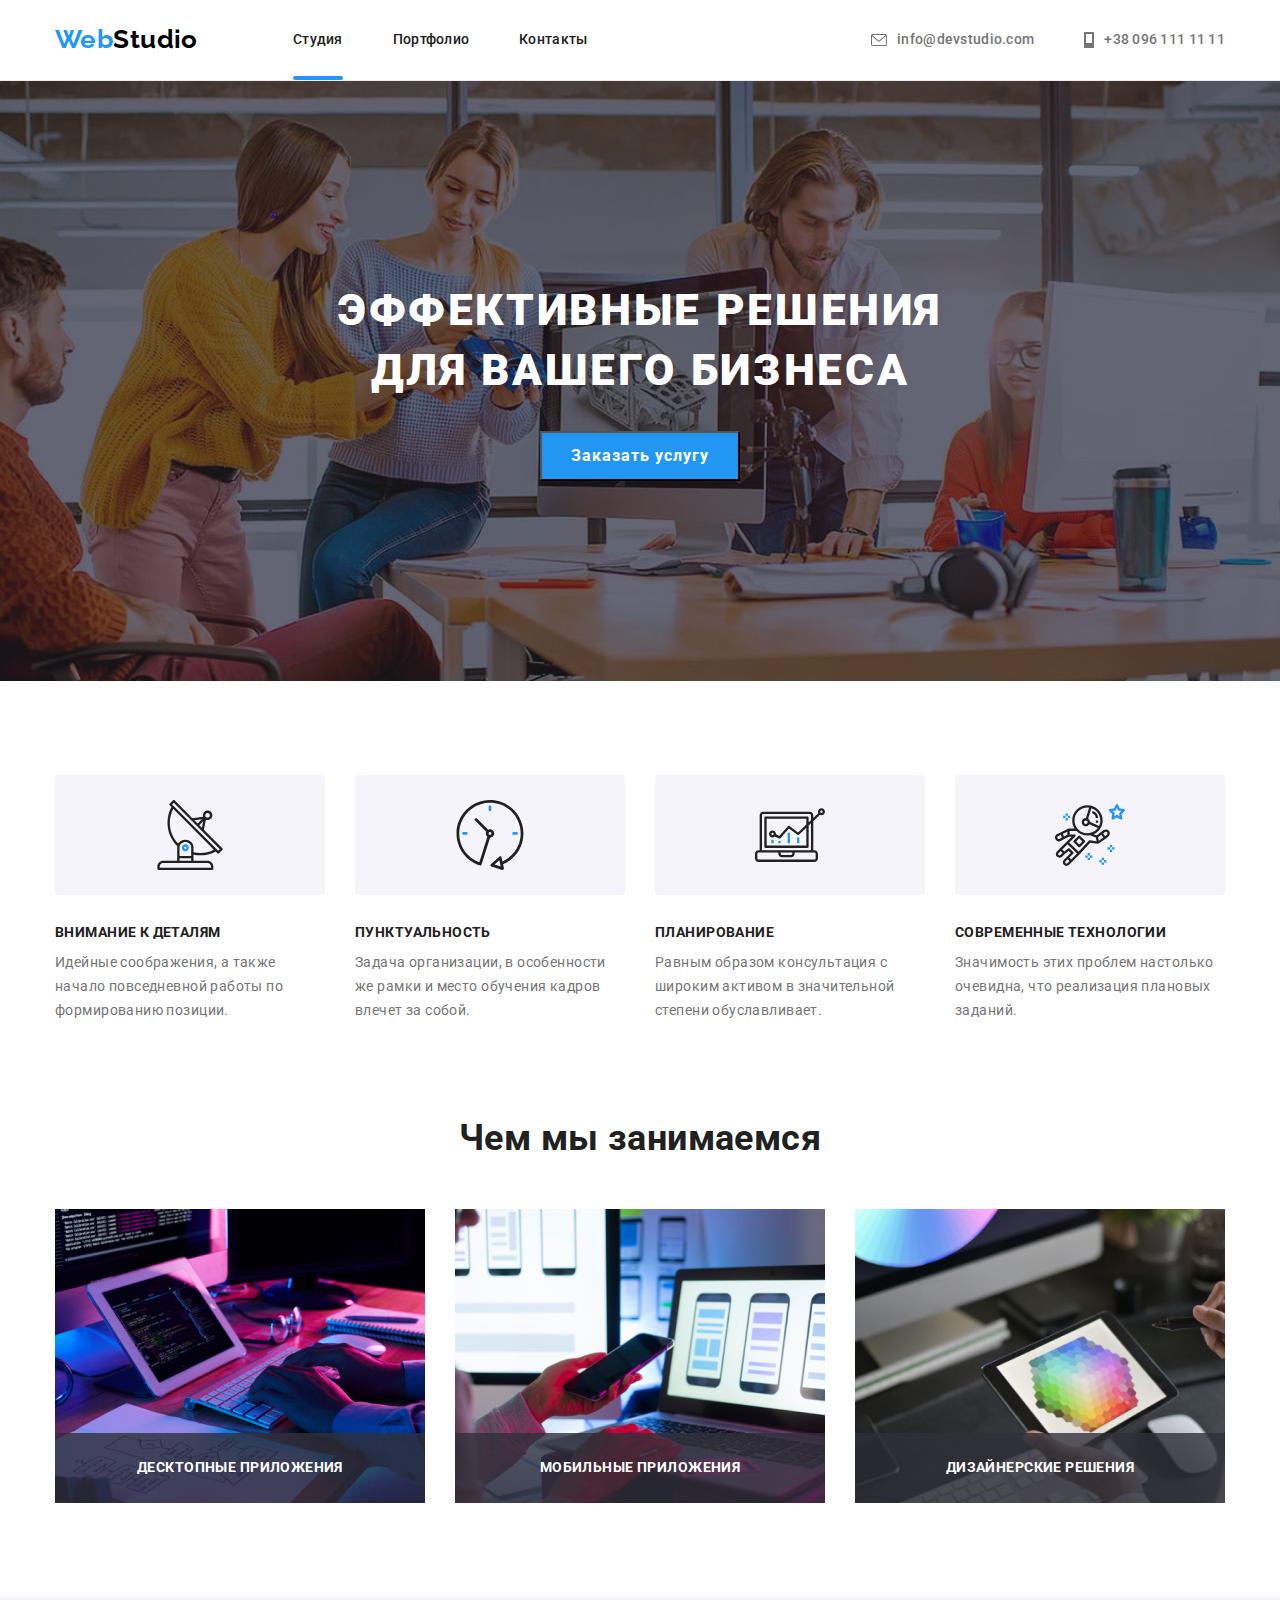
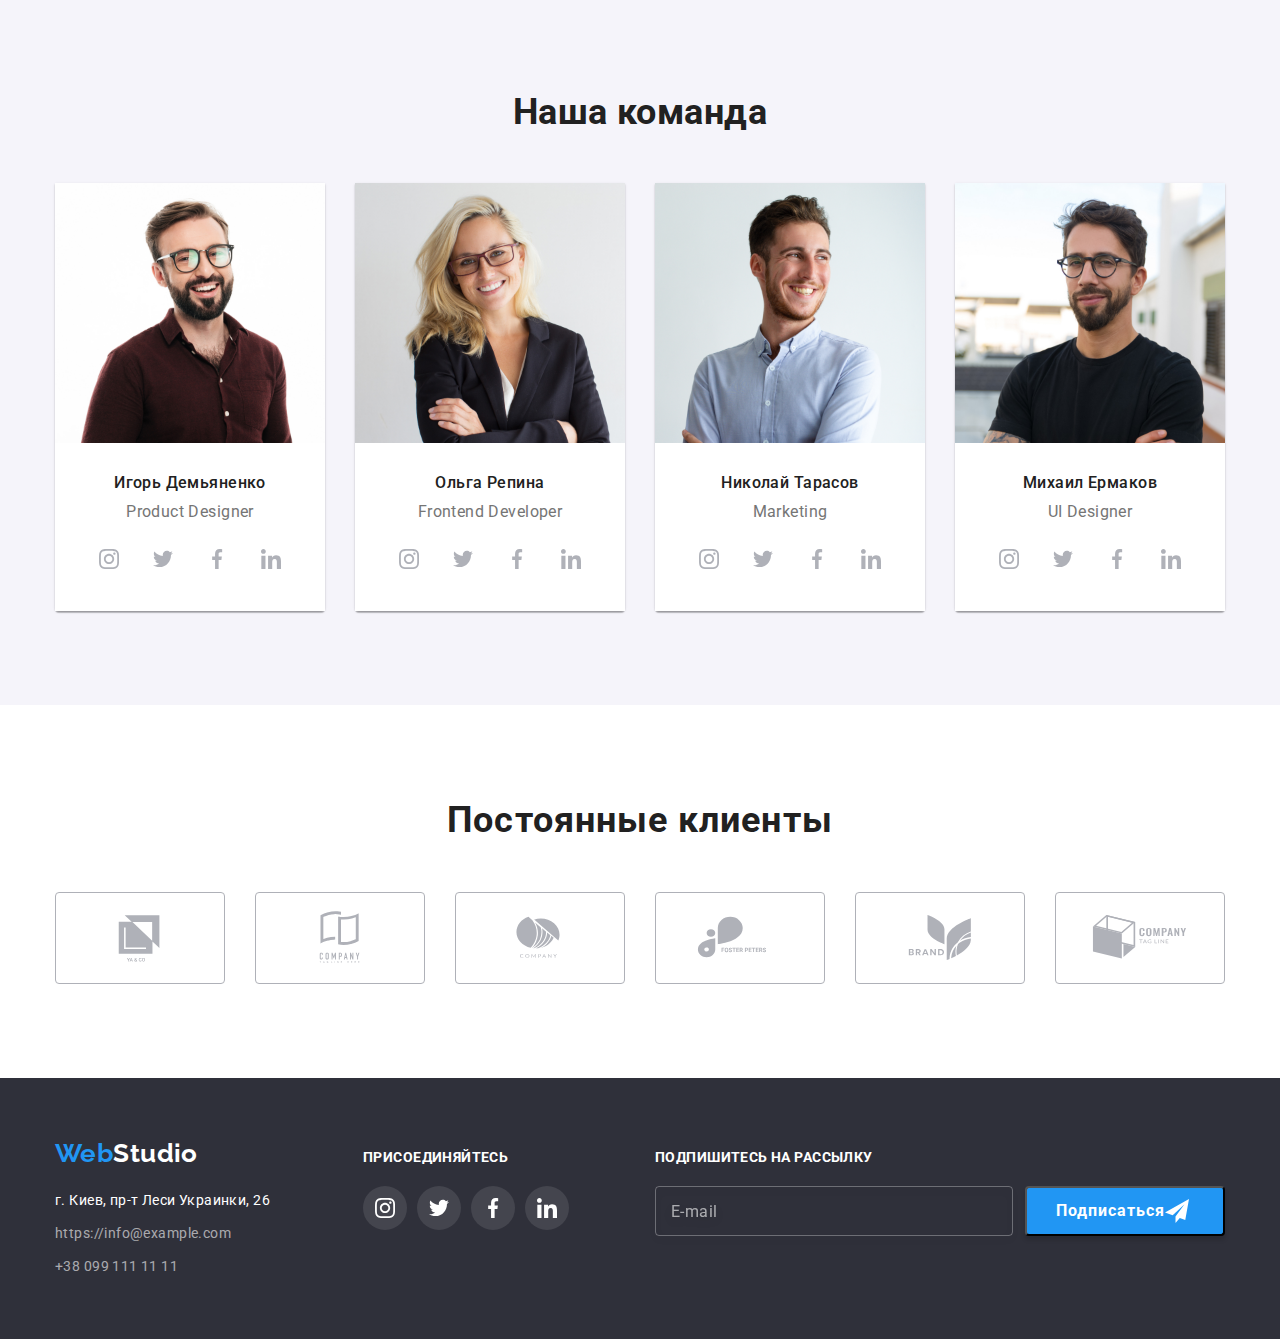
==== commit 3f91ab06: "adds footer mailing" ====
--- a/index.html
+++ b/index.html
@@ -398,15 +398,25 @@
             </div>
             <div class="mailing">
                 <p class="mailing-text">Подпишитесь на рассылку</p>
-                <form action="mailing-form">
+                <form action="#" class="mailing-form">
+                    <label for="email-mailing">
                     <input 
                         type="email" 
                         name="email-mailing" 
                         id="email-mailing" 
                         class="footer-email-mailing" 
+                        placeholder="E-mail"
                         required
                     >
-                    <button class="button mailing-btn" type="submit">Подписаться</button>
+                    </label>
+                    <button class="button mailing-btn" type="submit">
+                        <span class="mailing-btn-text">
+                        Подписаться
+                        </span>
+                        <svg class="mailing-icon" width="24" height="24">
+                            <use href=" ./images/icons.svg#icon-send"></use>
+                        </svg>
+                    </button>
                 </form>
             </div>
         </div>
--- a/css/styles.css
+++ b/css/styles.css
@@ -598,13 +598,16 @@
 }
 
 .mailing {
-  margin-left: 93px;
+  margin-left: auto;
+  height: 86px;
+  width: 570px;
 }
 
 .mailing-form {
   display: flex;
   justify-content: center;
   align-items: center;
+  padding: 0;
 }
 
 .mailing-text {
@@ -624,7 +627,28 @@
   box-sizing: border-box;
   filter: drop-shadow(0px 4px 4px rgba(0, 0, 0, 0.15));
   border-radius: 4px;
+  background-color: transparent;
+  margin-right: 12px;
+  padding: 15px 15px;
   outline: none;
+  font-weight: normal;
+  font-size: 16px;
+  line-height: 1.25;
+  letter-spacing: 0.03em;
+  color: var(--second-text-btn-color);
+  transition: border-color 250ms cubic-bezier(0.4, 0, 0.2, 1);
+}
+
+.footer-email-mailing::placeholder {
+  font-weight: 400;
+  font-size: 16px;
+  line-height: 1.25;
+  letter-spacing: 0.03em;
+  color: rgba(255, 255, 255, 0.6);
+}
+
+.footer-email-mailing:focus {
+  border-color: var(--accent-color);
 }
 
 .mailing-btn {
@@ -633,11 +657,27 @@
   background: var(--primary-btn-color);
   box-shadow: 0px 4px 4px rgba(0, 0, 0, 0.15);
   border-radius: 4px;
-}
-
-/* .footer-email-mailing + .mailing-btn {
-  margin-right: 12px;
-} */
+  padding: 10px 28px 10px 29px;
+  display: flex;
+  align-items: center;
+  text-align: center;
+}
+
+.mailing-btn-text {
+  font-weight: 700;
+  font-size: 16px;
+  line-height: 1.87;
+  align-items: center;
+  text-align: center;
+  letter-spacing: 0.06em;
+  color: var(--primary-color);
+}
+
+.mailing-icon {
+  fill: var(--primary-color);
+  /* margin-left: 10px; */
+}
+
 /*--------------PORTFOLIO----------*/
 .filters-list {
   display: flex;
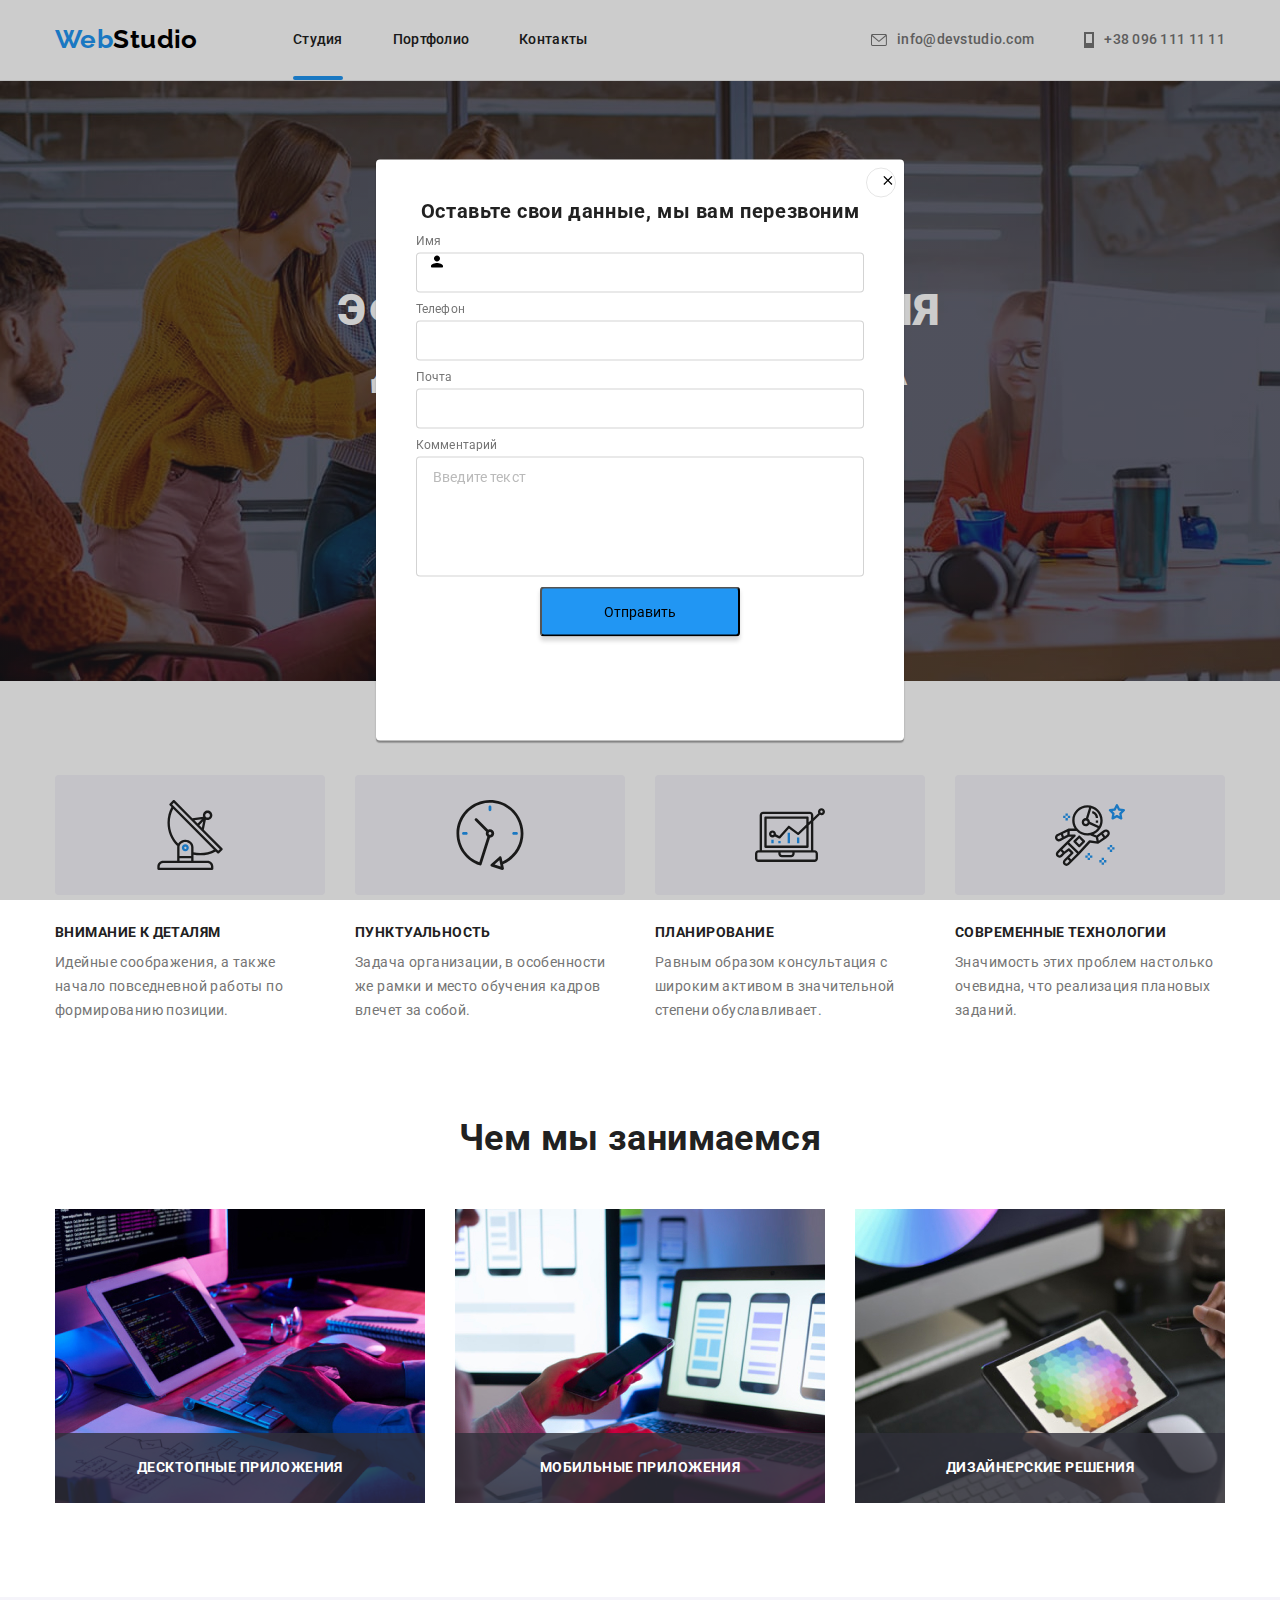
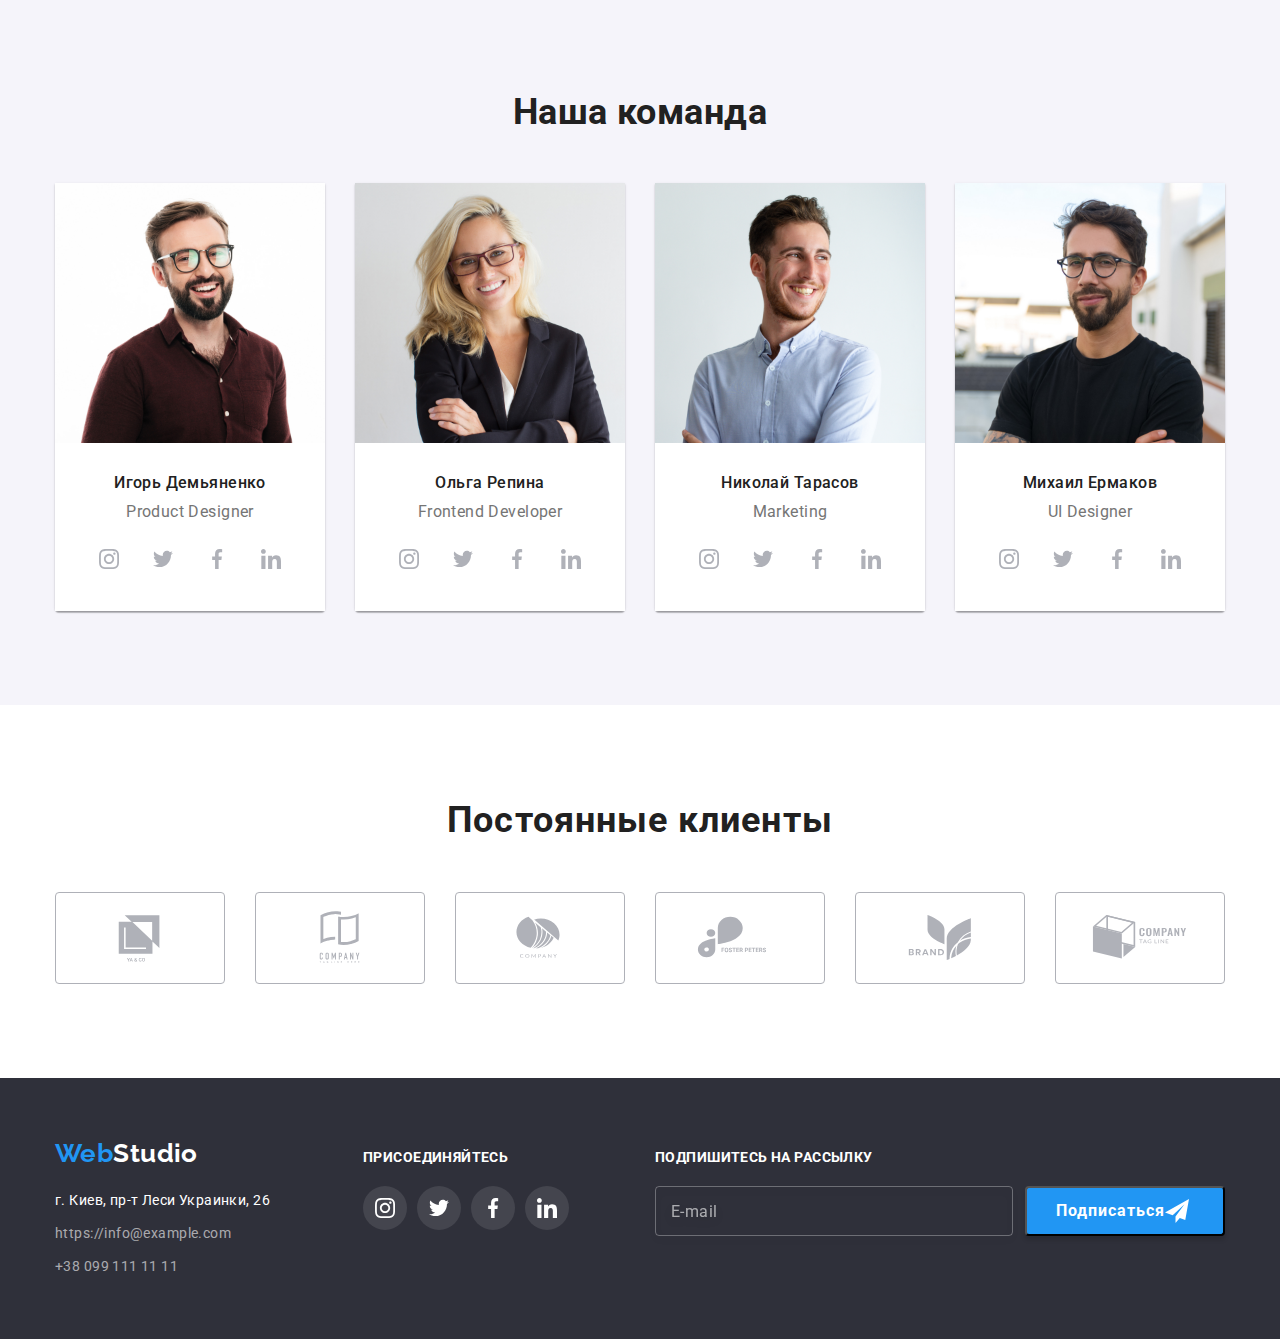
==== commit 2043f0da: "adds icon" ====
--- a/index.html
+++ b/index.html
@@ -424,7 +424,7 @@
 
     <!-- Модальное окно -->
 
-    <div class="backdrop is-hidden" data-modal>
+    <div class="backdrop" data-modal>
         <div class="modal">
             <button type="button" class="modal-btn" data-modal-close>
                 <svg class="modal-icon" width="18" height="18">
@@ -443,6 +443,9 @@
                         required
                         minlength="2"
                     >
+                    <svg class="modal-icon" width="18" height="18">
+                        <use href="./images//icons.svg#icon-person-modal"></use>
+                    </svg>
                 </div>
                 <div class="modal-field">
                     <label for="user-tel" class="label-modal-text">Телефон</label>
@@ -481,7 +484,7 @@
         </div>
     </div>
 
-    <!-- <script src="./js/modal.js"></script> -->
+    <script src="./js/modal.js"></script>
 </body>
 
 </html>--- a/css/styles.css
+++ b/css/styles.css
@@ -675,7 +675,6 @@
 
 .mailing-icon {
   fill: var(--primary-color);
-  /* margin-left: 10px; */
 }
 
 /*--------------PORTFOLIO----------*/
@@ -857,6 +856,12 @@
 
 .modal-field {
   margin-bottom: 10px;
+  position: relative;
+}
+
+.modal-icon {
+  position: absolute;
+  left: 12px;
 }
 
 .modal-form-input {
@@ -865,7 +870,7 @@
   border: 1px solid rgba(33, 33, 33, 0.2);
   box-sizing: border-box;
   border-radius: 4px;
-  padding-left: 16px;
+  padding-left: 42px;
   outline: none;
 }
 
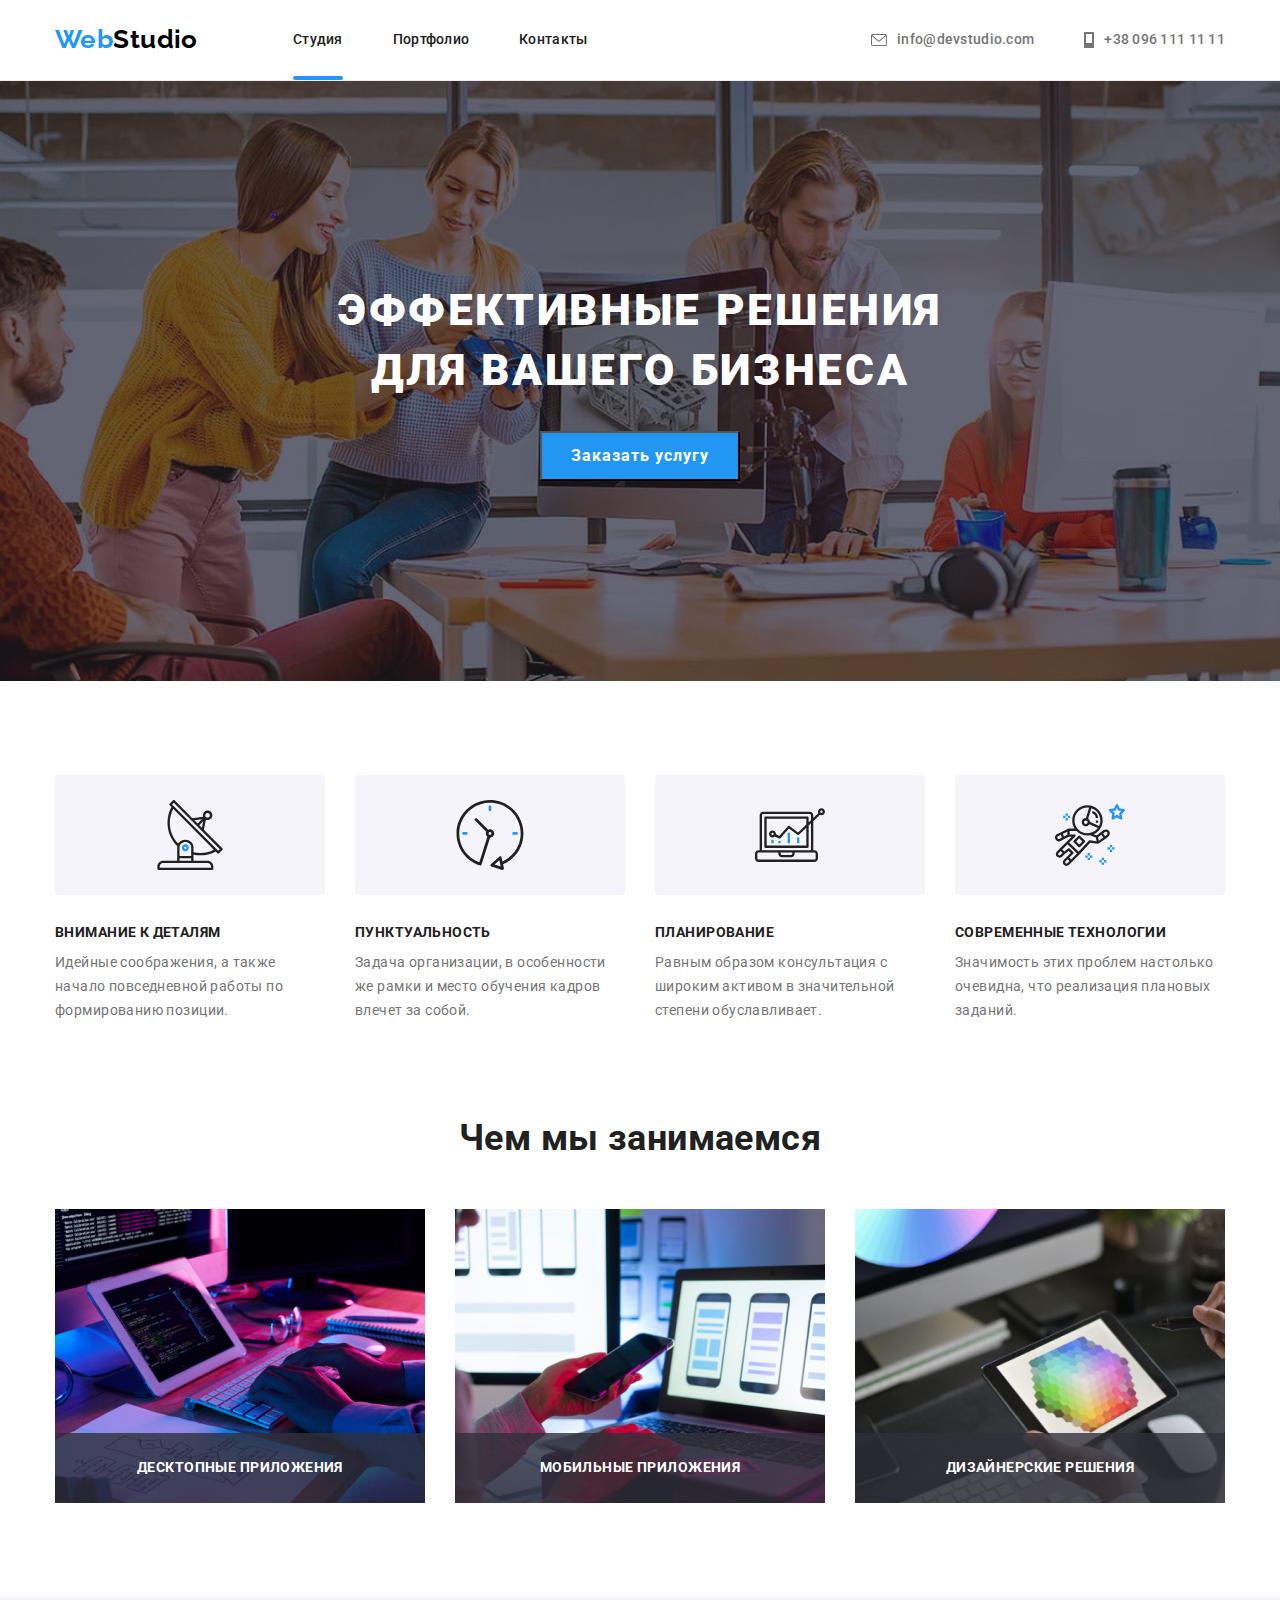
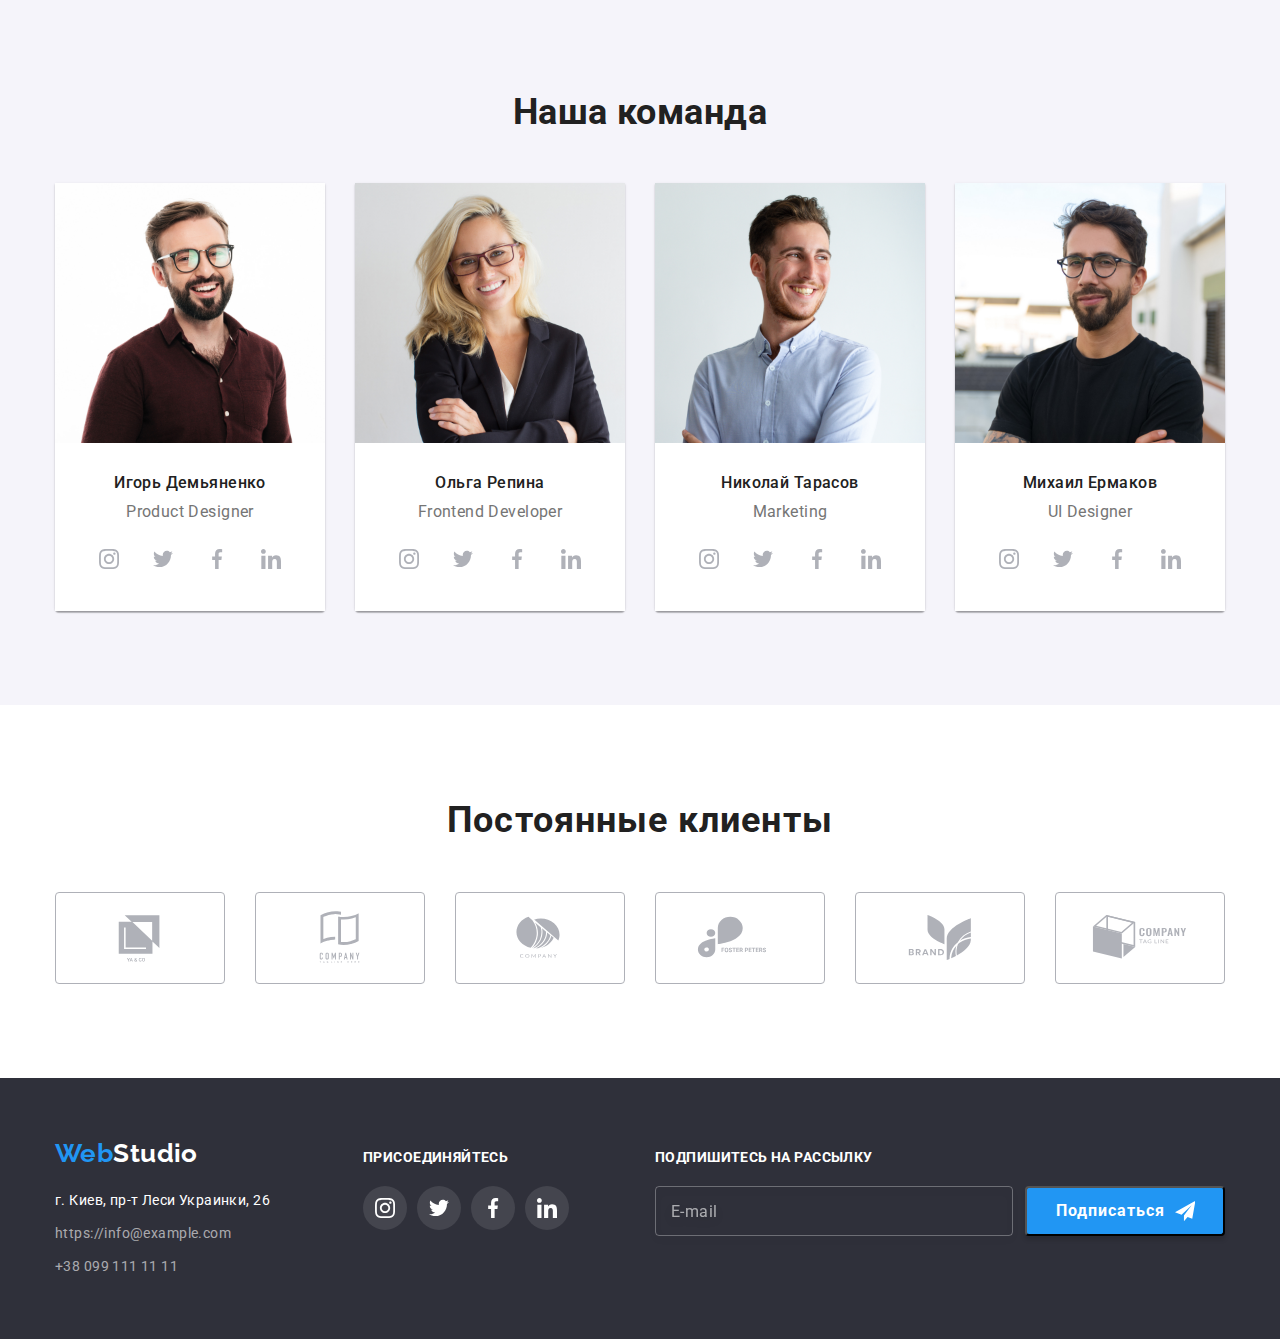
==== commit d38597d4: "adds icon" ====
--- a/index.html
+++ b/index.html
@@ -424,7 +424,7 @@
 
     <!-- Модальное окно -->
 
-    <div class="backdrop" data-modal>
+    <div class="backdrop is-hidden" data-modal>
         <div class="modal">
             <button type="button" class="modal-btn" data-modal-close>
                 <svg class="modal-icon" width="18" height="18">
@@ -435,37 +435,49 @@
             <form action="#" class="modal-form">
                 <div class="modal-field">
                     <label for="user-name" class="label-modal-text">Имя</label>
-                    <input 
-                        type="text" 
-                        name="user-name" 
-                        id="user-name"
-                        class="modal-form-input" 
-                        required
-                        minlength="2"
-                    >
-                    <svg class="modal-icon" width="18" height="18">
-                        <use href="./images//icons.svg#icon-person-modal"></use>
-                    </svg>
+                    <div class="input-wrap">
+                        <input 
+                            type="text" 
+                            name="user-name" 
+                            id="user-name"
+                            class="modal-form-input" 
+                            required
+                            minlength="2"
+                        >
+                        <svg class="modal-field-icon" width="18" height="18">
+                            <use href="./images//icons.svg#icon-person-modal"></use>
+                        </svg>  
+                    </div>
                 </div>
                 <div class="modal-field">
                     <label for="user-tel" class="label-modal-text">Телефон</label>
-                    <input 
-                        type="tel" 
-                        name="user-tel" 
-                        id="user-tel"
-                        class="modal-form-input" 
-                        required
-                    >
+                    <div class="input-wrap">
+                        <input 
+                            type="tel" 
+                            name="user-tel" 
+                            id="user-tel"
+                            class="modal-form-input" 
+                            required
+                        >
+                        <svg class="modal-field-icon" width="18" height="18">
+                            <use href="./images//icons.svg#icon-phone-modal"></use>
+                        </svg>
+                    </div>
                 </div>
                 <div class="modal-field">
                     <label for="user-email" class="label-modal-text">Почта</label>
-                    <input 
-                        type="email" 
-                        name="user-email"
-                        id="user-email" 
-                        class="modal-form-input" 
-                        required
-                    >
+                    <div class="input-wrap">
+                        <input 
+                            type="email" 
+                            name="user-email"
+                            id="user-email" 
+                            class="modal-form-input" 
+                            required
+                        >
+                        <svg class="modal-field-icon" width="18" height="18">
+                            <use href="./images//icons.svg#icon-email-modal"></use>
+                        </svg>
+                    </div>
                 </div>
                 <div class="modal-field">
                     <label for="user-comment" class="label-modal-text">Комментарий</label>
@@ -476,9 +488,26 @@
                         placeholder="Введите текст"
                     ></textarea>
                 </div>
-                <div class="form-button">
+
+                <div class="modal-field">
+                    <input 
+                        type="checkbox" 
+                        name="policy" 
+                        id="policy" 
+                        class="modal-check visually-hidden"
+                        required
+                    >
+                    <label 
+                        for="policy"
+                        class="check-text"><span class="check-item">
+                            <svg class="check-icon" width="11" height="8">
+                                <use href="./images/icons.svg#icon-check"></use>
+                            </svg>
+                        </span>
+                        Соглашаюсь с рассылкой и принимаю&nbsp; <a href="" class="policy-link">Условия договора</a>
+                    </label>
+                </div>
                     <button class="button form-btn" type="submit">Отправить</button>
-                </div>
                 
             </form>
         </div>
--- a/css/styles.css
+++ b/css/styles.css
@@ -301,16 +301,6 @@
   background: rgba(47, 48, 58, 0.8);
 }
 
-/* .about-item::before {
-  position: absolute;
-  content: "";
-  display: inline-block;
-  bottom: 0;
-  min-height: 70px;
-  width: 100%;
-  background: rgba(47, 48, 58, 0.8);
-} */
-
 .about-command-list {
   display: flex;
 }
@@ -675,6 +665,7 @@
 
 .mailing-icon {
   fill: var(--primary-color);
+  margin-left: 10px;
 }
 
 /*--------------PORTFOLIO----------*/
@@ -836,6 +827,11 @@
   background: transparent;
   border: 1px solid rgba(0, 0, 0, 0.1);
   border-radius: 50%;
+  transition: fill 250ms cubic-bezier(0.4, 0, 0.2, 1);
+}
+
+.modal-btn:focus {
+  fill: var(--accent-color);
 }
 
 .is-hidden {
@@ -856,12 +852,18 @@
 
 .modal-field {
   margin-bottom: 10px;
+}
+
+.input-wrap {
   position: relative;
 }
 
-.modal-icon {
+.modal-field-icon {
   position: absolute;
   left: 12px;
+  top: 50%;
+  transform: translateY(-50%);
+  transition: fill 250ms cubic-bezier(0.4, 0, 0.2, 1);
 }
 
 .modal-form-input {
@@ -872,6 +874,17 @@
   border-radius: 4px;
   padding-left: 42px;
   outline: none;
+  cursor: pointer;
+  transition: border 250ms cubic-bezier(0.4, 0, 0.2, 1);
+}
+
+.modal-form-input:focus,
+.modal-form-text:focus {
+  border: 1px solid #2196f3;
+}
+
+.modal-form-input:focus + .modal-field-icon {
+  fill: var(--accent-color);
 }
 
 .modal-form-text {
@@ -885,6 +898,8 @@
   display: block;
   resize: none;
   padding: 12px 16px;
+  cursor: pointer;
+  transition: border 250ms cubic-bezier(0.4, 0, 0.2, 1);
 }
 
 .modal-form-text::placeholder {
@@ -892,11 +907,6 @@
   line-height: 1.14;
   letter-spacing: 0.01em;
   color: rgba(117, 117, 117, 0.5);
-}
-
-.modal-form-input:focus,
-.modal-form-text:focus {
-  border: 1px solid #2196f3;
 }
 
 .label-modal-text {
@@ -909,12 +919,62 @@
   margin-bottom: 4px;
 }
 
+.check-text {
+  display: flex;
+  align-items: center;
+  font-size: 14px;
+  line-height: 1.71;
+  letter-spacing: 0.03em;
+  color: #757575;
+  display: flex;
+  margin-bottom: 30px;
+}
+
+.check-item {
+  width: 16px;
+  height: 15px;
+  border: 2px solid #212121;
+  border-radius: 2px;
+  outline: none;
+  margin-right: 8px;
+  display: flex;
+  align-items: center;
+  justify-content: center;
+}
+
+.check-icon {
+  fill: var(--primary-color);
+}
+
+.modal-check:checked + .check-text .check-icon {
+  background-color: var(--primary-btn-color);
+  border: none;
+}
+
+.policy-link {
+  color: var(--accent-color);
+}
+
 .form-btn {
   width: 200px;
   height: 50px;
   display: block;
   margin: 0 auto;
+  color: var(--second-text-btn-color);
   background: var(--primary-btn-color);
   box-shadow: 0px 4px 4px rgba(0, 0, 0, 0.15);
   border-radius: 4px;
-}
+  outline: none;
+
+  font-weight: 700;
+  font-size: 16px;
+  line-height: 1.88;
+  letter-spacing: 0.06em;
+
+  transition: background 250ms cubic-bezier(0.4, 0, 0.2, 1);
+}
+
+.form-btn:focus,
+.form-btn:hover {
+  background: var(--second-btn-color);
+}
